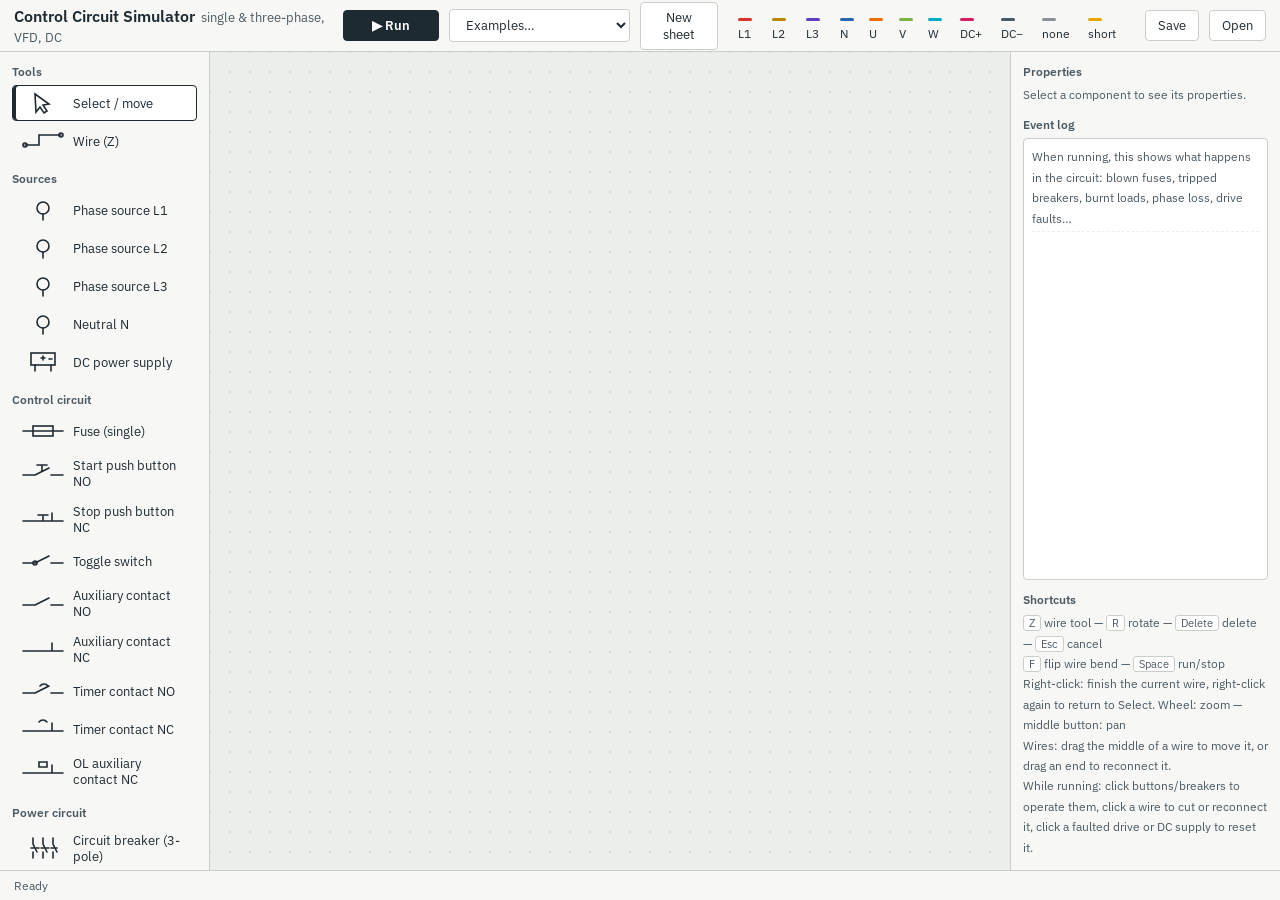
==== circuit-sim.html @ 8e8bbc85 "Add files via upload" ====
<!DOCTYPE html>
<html lang="en">
<head>
<meta charset="UTF-8">
<meta name="viewport" content="width=device-width, initial-scale=1.0">
<title>Electrical Control Circuit Simulator</title>
<link href="https://fonts.googleapis.com/css2?family=IBM+Plex+Sans:wght@400;500;600&display=swap" rel="stylesheet">
<style>
  :root{--paper:#ECEEEA;--ink:#1E2A32;--ink-soft:#4C5A64;--line:#C9CEC8;--l1:#D8322A;--l2:#B8860B;--l3:#5F3DC4;--neutral:#2A64B0;--dead:#8A9299;--panel:#F7F8F6;--sel:#E9A400;--ok:#2E7D4F}
  *{box-sizing:border-box;margin:0;padding:0}
  html,body{height:100%;font-family:"IBM Plex Sans","Segoe UI",Tahoma,sans-serif;color:var(--ink);background:var(--paper);overflow:hidden}
  #app{display:grid;grid-template-rows:52px 1fr 30px;grid-template-columns:210px 1fr 270px;height:100vh}
  header{grid-column:1/4;display:flex;align-items:center;gap:10px;padding:0 14px;background:var(--panel);border-bottom:1px solid var(--line)}
  header h1{font-size:16px;font-weight:600;margin-right:8px}
  header h1 span{font-weight:400;color:var(--ink-soft);font-size:13px;margin-left:6px}
  button,select.btn{font:inherit;font-size:13px;border:1px solid var(--line);background:#fff;color:var(--ink);padding:6px 12px;border-radius:4px;cursor:pointer}
  button:hover{border-color:var(--ink-soft)}
  button:focus-visible{outline:2px solid var(--sel);outline-offset:1px}
  button.primary{background:var(--ink);color:#fff;border-color:var(--ink);font-weight:600;min-width:96px}
  button.primary.running{background:var(--l1);border-color:var(--l1)}
  button[hidden]{display:none}
  .spacer{flex:1}
  aside{background:var(--panel);overflow-y:auto;padding:12px}
  #palette{border-right:1px solid var(--line)}
  #props{border-left:1px solid var(--line);display:flex;flex-direction:column}
  aside h2{font-size:12px;font-weight:600;color:var(--ink-soft);margin:12px 0 6px}
  aside h2:first-child{margin-top:0}
  .tool{display:flex;align-items:center;gap:8px;width:100%;padding:5px 8px;margin-bottom:2px;background:transparent;border:1px solid transparent;text-align:left;border-radius:4px}
  .tool:hover{background:#fff;border-color:var(--line)}
  .tool.active{background:#fff;border-color:var(--ink);box-shadow:inset 3px 0 0 var(--ink)}
  .tool svg{width:44px;height:24px;flex:none}
  .tool svg *{stroke:var(--ink);fill:none;stroke-width:1.6;stroke-linecap:round}
  .tool span{font-size:12.5px}
  #stage{position:relative;overflow:hidden;background:var(--paper)}
  canvas{display:block;cursor:crosshair}
  canvas.select{cursor:default}
  canvas.run{cursor:default}
  footer{grid-column:1/4;display:flex;align-items:center;gap:16px;padding:0 14px;font-size:12px;color:var(--ink-soft);background:var(--panel);border-top:1px solid var(--line)}
  footer .warn{color:var(--l1);font-weight:600}
  footer .ok{color:var(--ok);font-weight:600}
  .field{margin-bottom:8px}
  .field label{display:block;font-size:12px;color:var(--ink-soft);margin-bottom:2px}
  .field input,.field select{width:100%;font:inherit;font-size:13px;padding:4px 8px;border:1px solid var(--line);border-radius:4px;background:#fff}
  .field input:focus{outline:2px solid var(--sel);border-color:transparent}
  .row{display:grid;grid-template-columns:1fr 1fr;gap:6px}
  .hint{font-size:12px;color:var(--ink-soft);line-height:1.7}
  .hint kbd{font-family:inherit;background:#fff;border:1px solid var(--line);border-radius:3px;padding:0 5px;font-size:11px}
  .danger{color:var(--l1);border-color:#F1C4C0}
  #legend{display:flex;gap:9px;align-items:center;font-size:11.5px}
  #legend i{display:inline-block;width:14px;height:3px;vertical-align:middle;margin-right:3px;border-radius:2px}
  #log{font-size:12px;line-height:1.55;flex:1;min-height:120px;background:#fff;border:1px solid var(--line);border-radius:4px;padding:6px 8px;overflow-y:auto}
  #log div{padding:2px 0;border-bottom:1px dashed #EEE}
  #log .t{color:var(--ink-soft);font-size:11px;margin-right:4px}
  #log .fault{color:var(--l1)} #log .good{color:var(--ok)}
  input[type=file]{display:none}
</style>
</head>
<body>
<div id="app">
  <header>
    <h1>Control Circuit Simulator<span>single &amp; three-phase, VFD, DC</span></h1>
    <button class="primary" id="runBtn">▶ Run</button>
    <button id="resetBtn" hidden>Reset protections</button>
    <select class="btn" id="exampleSel"><option value="">Examples…</option><option value="dol">DOL starter + run timer</option><option value="vfd">VFD forward / reverse</option></select>
    <button id="clearBtn">New sheet</button>
    <div class="spacer"></div>
    <div id="legend"></div>
    <div class="spacer"></div>
    <button id="saveBtn">Save</button><button id="loadBtn">Open</button>
    <input type="file" id="fileIn" accept=".json">
  </header>
  <aside id="palette"></aside>
  <div id="stage"><canvas id="cv"></canvas></div>
  <aside id="props">
    <h2>Properties</h2>
    <div id="propsBody" class="hint">Select a component to see its properties.</div>
    <h2>Event log</h2>
    <div id="log"><div class="hint">When running, this shows what happens in the circuit: blown fuses, tripped breakers, burnt loads, phase loss, drive faults…</div></div>
    <h2>Shortcuts</h2>
    <div class="hint">
      <kbd>Z</kbd> wire tool — <kbd>R</kbd> rotate — <kbd>Delete</kbd> delete — <kbd>Esc</kbd> cancel<br>
      <kbd>F</kbd> flip wire bend — <kbd>Space</kbd> run/stop<br>
      Right-click: finish the current wire, right-click again to return to Select. Wheel: zoom — middle button: pan<br>
      Wires: drag the middle of a wire to move it, or drag an end to reconnect it.<br>
      While running: click buttons/breakers to operate them, click a wire to cut or reconnect it, click a faulted drive or DC supply to reset it.
    </div>
  </aside>
  <footer><span id="status">Ready</span><span id="simMsg"></span><span class="spacer"></span><span id="coords"></span></footer>
</div>

<script>
(() => {
'use strict';
const G=20;
const cv=document.getElementById('cv'), ctx=cv.getContext('2d'), stage=document.getElementById('stage');
const C={paper:'#ECEEEA',ink:'#1E2A32',L1:'#D8322A',L2:'#B8860B',L3:'#5F3DC4',N:'#2A64B0',U:'#EF6C00',V:'#7CB342',W:'#00ACC1','DC+':'#D81B60','DC-':'#455A64',dead:'#8A9299',sel:'#E9A400',grid:'#C5CAC4',white:'#FFFFFF',burnt:'#3A3A3A',short:'#E9A400'};
document.getElementById('legend').innerHTML=[['L1','L1'],['L2','L2'],['L3','L3'],['N','N'],['U','U'],['V','V'],['W','W'],['DC+','DC+'],['DC-','DC−'],['dead','none'],['short','short']].map(([k,n])=>`<span><i style="background:${C[k]}"></i>${n}</span>`).join('');
const NC_TYPES=['pb_nc','k_nc','t_nc','ol'];

// ---------- catalogue ----------
const T2=[[-2,0],[2,0]], T3=[[-2,-2],[0,-2],[2,-2],[-2,2],[0,2],[2,2]], P3=[[0,3],[1,4],[2,5]];
const VFD_T=[[-2,-5],[0,-5],[2,-5],[-2,5],[0,5],[2,5],[-4,-4],[-4,-3],[-4,-2],[-4,-1],[-4,0],[-4,2],[4,-4],[4,-3],[4,-2],[4,0],[4,1],[4,2]];
const VFD_NAMES=['R','S','T','U','V','W','X1','X2','X3','X4','X5','COM','RA','RB','RC','RA','RB','RC'];
const XFN=['NONE','FWD','REV','JOG','MS1','MS2','RESET','EXT_FAULT','COAST'];
const RFN=['NONE','RUN','AT_SPEED','FAULT','READY'];
const src=(n,name)=>({name,kind:'source',src:n,terms:[[0,0]],icon:'<circle cx="22" cy="10" r="6"/><path d="M22 16v6"/>'});
const TYPES={
  L1:src('L1','Phase source L1'),L2:src('L2','Phase source L2'),L3:src('L3','Phase source L3'),N:src('N','Neutral N'),
  dcps:{name:'DC power supply',kind:'source',prefix:'G',terms:[[-1,2],[1,2]],icon:'<rect x="10" y="3" width="24" height="12"/><path d="M14 15v6M30 15v6M20 8h4M22 6v4M28 9h3"/>'},
  fuse:{name:'Fuse (single)',kind:'contact',prefix:'F',terms:T2,pairs:[[0,1]],icon:'<path d="M2 12h40"/><rect x="12" y="7" width="20" height="10"/>'},
  pb_no:{name:'Start push button NO',kind:'contact',prefix:'S',terms:T2,pairs:[[0,1]],icon:'<path d="M2 14h12M30 14h12M14 14l14-7M21 10v-6M16 4h10"/>'},
  pb_nc:{name:'Stop push button NC',kind:'contact',prefix:'S',terms:T2,pairs:[[0,1]],icon:'<path d="M2 14h12M30 14h12M14 14h17M31 14v-8M22 14v-6M17 8h10"/>'},
  sw:{name:'Toggle switch',kind:'contact',prefix:'Q',terms:T2,pairs:[[0,1]],icon:'<path d="M2 14h12M30 14h12M14 14l14-7"/><circle cx="14" cy="14" r="2"/>'},
  k_no:{name:'Auxiliary contact NO',kind:'contact',prefix:'K',terms:T2,pairs:[[0,1]],icon:'<path d="M2 14h12M30 14h12M14 14l14-7"/>'},
  k_nc:{name:'Auxiliary contact NC',kind:'contact',prefix:'K',terms:T2,pairs:[[0,1]],icon:'<path d="M2 14h12M30 14h12M14 14h17M31 14v-8"/>'},
  t_no:{name:'Timer contact NO',kind:'contact',prefix:'T',terms:T2,pairs:[[0,1]],icon:'<path d="M2 14h12M30 14h12M14 14l14-7"/><path d="M19 7a5 5 0 0 1 8 0"/>'},
  t_nc:{name:'Timer contact NC',kind:'contact',prefix:'T',terms:T2,pairs:[[0,1]],icon:'<path d="M2 14h12M30 14h12M14 14h17M31 14v-8"/><path d="M18 5a5 5 0 0 1 8 0"/>'},
  ol:{name:'OL auxiliary contact NC',kind:'contact',prefix:'F',terms:T2,pairs:[[0,1]],icon:'<path d="M2 14h12M30 14h12M14 14h17M31 14v-8M18 8h8v-5h-8z"/>'},
  mcb3:{name:'Circuit breaker (3-pole)',kind:'contact',prefix:'Q',terms:T3,pairs:P3,icon:'<path d="M12 2v6l4 8M12 16v6M22 2v6l4 8M22 16v6M32 2v6l4 8M32 16v6"/><path d="M10 12h26" stroke-dasharray="3 2"/>'},
  k3:{name:'Contactor main contacts (3-pole)',kind:'contact',prefix:'K',terms:T3,pairs:P3,icon:'<path d="M12 2v6l4 8M12 16v6M22 2v6l4 8M22 16v6M32 2v6l4 8M32 16v6"/><path d="M10 12h26" stroke-dasharray="3 2"/>'},
  ol3:{name:'Overload relay OL (3-pole)',kind:'contact',prefix:'F',terms:T3,pairs:P3,icon:'<path d="M12 2v20M22 2v20M32 2v20"/><rect x="9" y="8" width="6" height="8"/><rect x="19" y="8" width="6" height="8"/><rect x="29" y="8" width="6" height="8"/>'},
  vfd:{name:'AC drive (VFD)',kind:'vfd',prefix:'U',terms:VFD_T,pairs:[[12,14],[13,14],[15,17],[16,17]],icon:'<rect x="8" y="3" width="28" height="18"/><path d="M12 8h6M26 8h6M12 14c2-4 4-4 6 0s4 4 6 0"/>'},
  coil:{name:'Contactor coil',kind:'load',prefix:'K',terms:T2,icon:'<path d="M2 11h10M32 11h10"/><rect x="12" y="4" width="20" height="14"/>'},
  timer:{name:'On-delay timer',kind:'load',prefix:'T',terms:T2,icon:'<path d="M2 11h10M32 11h10"/><rect x="12" y="4" width="20" height="14"/><path d="M18 7h8l-8 8h8"/>'},
  lamp:{name:'Indicator lamp',kind:'load',prefix:'H',terms:T2,icon:'<path d="M2 11h13M29 11h13"/><circle cx="22" cy="11" r="7"/><path d="M17 6l10 10M27 6l-10 10"/>'},
  motor1:{name:'Single-phase motor',kind:'load',prefix:'M',terms:T2,icon:'<path d="M2 11h12M32 11h10"/><circle cx="22" cy="11" r="9"/><path d="M18 15v-8l4 5 4-5v8"/>'},
  buzzer:{name:'Buzzer',kind:'load',prefix:'P',terms:T2,icon:'<path d="M2 11h13M29 11h13"/><path d="M15 15a7 7 0 0 1 14 0z"/>'},
  heater:{name:'Heater',kind:'load',prefix:'E',terms:T2,icon:'<path d="M2 11h10M32 11h10"/><rect x="12" y="5" width="20" height="12"/><path d="M14 11l3-4 3 8 3-8 3 8 3-8 3 4"/>'},
  motor3:{name:'3-phase motor',kind:'load3',prefix:'M',terms:[[-2,-2],[0,-2],[2,-2]],icon:'<path d="M12 1v7M22 1v7M32 1v7"/><circle cx="22" cy="15" r="7.5"/><path d="M19 18v-6l3 4 3-4v6"/>'},
};
const PALETTE=[['Sources',['L1','L2','L3','N','dcps']],['Control circuit',['fuse','pb_no','pb_nc','sw','k_no','k_nc','t_no','t_nc','ol']],['Power circuit',['mcb3','k3','ol3','vfd','motor3']],['Single-phase / DC loads',['coil','timer','lamp','motor1','buzzer','heater']]];
const LOAD_W={coil:10,timer:3,lamp:5,motor1:750,buzzer:3,heater:2000};

// ---------- state ----------
let doc={comps:[],wires:[],nextId:1};
let tool='select',rotGhost=0,sel=null,mouse={x:0,y:0,gx:0,gy:0},wireStart=null,wireFlip=false,drag=null;
let view={x:40,y:40,z:1};
let running=false,lastT=0,simTime=0,sim=freshSim(),mains={tripped:false},sparks=[];
function freshSim(){ return {pot:new Map(),shorts:[],unstable:false,loadState:new Map(),r:null}; }
const key=(x,y)=>x+','+y;
function nextLabel(prefix){ const used=new Set(doc.comps.map(c=>c.label)); let n=1; while(used.has(prefix+n)) n++; return prefix+n; }
function defaults(type){
  const t=TYPES[type];
  const d={preset:type==='ol3'?5:3,color:'#FFD23F',power:t.kind==='load3'?2.2:(LOAD_W[type]||10),poles:4,loadPct:100,iset:5,rating:type==='mcb3'?16:2,vrate:230,volts:24,
    pressed:false,on:type==='mcb3',tripped:false,blown:false,burnt:false,elapsed:0,done:false,stress:0,heat:0,current:0};
  if (type==='vfd') Object.assign(d,{power:2.2,volt:400,irated:5.5,fmax:50,setf:50,ms1:10,ms2:25,ms3:40,accel:3,decel:3,xfn:['FWD','REV','MS1','MS2','RESET'],rfn:['RUN','FAULT'],
    freq:0,target:0,running:false,powered:false,fault:null,phlT:0,oplT:0,rel:[false,false],resetPrev:false});
  return d;
}
function addComp(type,x,y,rot,label){
  const t=TYPES[type];
  const c={id:doc.nextId++,type,x,y,rot:rot||0,label:label||(t.src?t.src:nextLabel(t.prefix)),...defaults(type)};
  doc.comps.push(c); return c;
}
function addWire(ax,ay,bx,by){ if(ax===bx&&ay===by) return; doc.wires.push({id:doc.nextId++,ax,ay,bx,by,cut:false}); }
function rotOff(dx,dy,rot){ let r=rot%4; while(r-->0){ const t=dx; dx=-dy; dy=t; } return [dx,dy]; }
function terminals(c){ return TYPES[c.type].terms.map(([dx,dy])=>{ const [x,y]=rotOff(dx,dy,c.rot); return {x:c.x+x,y:c.y+y}; }); }
function rectBox(c,x0,y0,x1,y1){ const pts=[[x0,y0],[x1,y0],[x1,y1],[x0,y1]].map(([dx,dy])=>rotOff(dx,dy,c.rot)); const xs=pts.map(p=>p[0]),ys=pts.map(p=>p[1]); const a=Math.min(...xs),b=Math.min(...ys); return {x:c.x+a,y:c.y+b,w:Math.max(...xs)-a,h:Math.max(...ys)-b}; }
function bbox(c){
  const t=TYPES[c.type];
  if (c.type==='dcps') return rectBox(c,-1.6,-1.2,1.6,2.2);
  if (t.kind==='source') return rectBox(c,-1,-2.2,1,0.2);
  if (t.kind==='vfd') return rectBox(c,-4.2,-5.2,4.2,5.2);
  if (t.kind==='load3'||t.terms.length===6) return rectBox(c,-2.6,-2,2.6,2.3);
  return rectBox(c,-2,-1.6,2,0.8);
}

// ---------- logic ----------
const isMains=s=>s==='L1'||s==='L2'||s==='L3';
const base=n=>n?n.split('@')[0]:n;
const drvId=n=>n&&n.includes('@')?parseInt(n.split('@')[1]):null;
function coilOn(label){ for (const c of doc.comps) if (c.label===label&&(c.type==='coil'||c.type==='timer')&&sim.loadState.get(c.id)==='on') return true; return false; }
function timerDone(label){ for (const c of doc.comps) if (c.label===label&&c.type==='timer'&&c.done) return true; return false; }
function olTripped(label){ const o=doc.comps.filter(c=>c.type==='ol3'&&c.label===label); return o.length?o.some(c=>c.tripped):null; }
function pairClosed(c,i){
  switch(c.type){
    case 'pb_no': return c.pressed; case 'pb_nc': return !c.pressed; case 'sw': return c.on;
    case 'k_no': case 'k3': return coilOn(c.label); case 'k_nc': return !coilOn(c.label);
    case 't_no': return timerDone(c.label); case 't_nc': return !timerDone(c.label);
    case 'ol': { const t=olTripped(c.label); return !(t===null?c.tripped:t); }
    case 'fuse': return !c.blown; case 'mcb3': return c.on&&!c.tripped; case 'ol3': return !c.tripped;
    case 'vfd': { const rel=c.rel[i<2?0:1]; return (i%2===0)?rel:!rel; }
  }
  return false;
}
function sourceNodes(c){ // [{i:termIndex,name}]
  const t=TYPES[c.type];
  if (t.src) return mains.tripped?[]:[{i:0,name:t.src}];
  if (c.type==='dcps') return c.tripped?[]:[{i:0,name:'DC+@'+c.id},{i:1,name:'DC-@'+c.id}];
  if (c.type==='vfd'&&c.running&&!c.fault){ const rev=c.freq<0; return [{i:3,name:'U@'+c.id},{i:4,name:(rev?'W':'V')+'@'+c.id},{i:5,name:(rev?'V':'W')+'@'+c.id}]; }
  return [];
}
function onSegment(p,w){ if (w.ay===w.by) return p.y===w.ay&&p.x>=Math.min(w.ax,w.bx)&&p.x<=Math.max(w.ax,w.bx); if (w.ax===w.bx) return p.x===w.ax&&p.y>=Math.min(w.ay,w.by)&&p.y<=Math.max(w.ay,w.by); return false; }
function nodePoints(){ const pts=new Map(); for (const w of doc.wires){ pts.set(key(w.ax,w.ay),{x:w.ax,y:w.ay}); pts.set(key(w.bx,w.by),{x:w.bx,y:w.by}); } for (const c of doc.comps) for (const t of terminals(c)) pts.set(key(t.x,t.y),t); return [...pts.values()]; }
function solveOnce(forceOpen){
  const parent=new Map();
  const find=k=>{ while(parent.has(k)&&parent.get(k)!==k) k=parent.get(k); return k; };
  const union=(a,b)=>{ const ra=find(a),rb=find(b); if(!parent.has(ra)) parent.set(ra,ra); if(!parent.has(rb)) parent.set(rb,rb); if(ra!==rb) parent.set(ra,rb); };
  const pts=nodePoints();
  for (const w of doc.wires){ if (w.cut) continue; const a=key(w.ax,w.ay); union(a,a); for (const p of pts) if (onSegment(p,w)) union(a,key(p.x,p.y)); }
  const srcPts={};
  for (const c of doc.comps){
    const t=TYPES[c.type], term=terminals(c);
    for (const s of sourceNodes(c)) (srcPts[s.name]=srcPts[s.name]||[]).push(key(term[s.i].x,term[s.i].y));
    if (t.pairs&&!(forceOpen&&forceOpen.has(c.id))) t.pairs.forEach(([a,b],i)=>{ if (pairClosed(c,i)) union(key(term[a].x,term[a].y),key(term[b].x,term[b].y)); });
  }
  const srcOf=new Map();
  for (const name in srcPts){ const ks=srcPts[name]; for (let i=1;i<ks.length;i++) union(ks[0],ks[i]); const r=find(ks[0]); if(!srcOf.has(r)) srcOf.set(r,new Set()); srcOf.get(r).add(name); }
  const shorts=[]; for (const [r,s] of srcOf) if (s.size>=2) shorts.push({root:r,names:[...s]});
  const potOf=k=>{ const s=srcOf.get(find(k)); if(!s) return '0'; if(s.size>=2) return 'short'; return [...s][0]; };
  const pot=new Map(); for (const p of pts) pot.set(key(p.x,p.y),potOf(key(p.x,p.y)));
  return {find,srcOf,shorts,pot,potOf,pts};
}
function voltBetween(a,b){ // returns volts between two source potential names (0 if none)
  if (!a||!b||a==='0'||b==='0'||a===b) return 0;
  const A=base(a),B=base(b);
  if (isMains(A)&&isMains(B)) return 400;
  if ((isMains(A)&&B==='N')||(isMains(B)&&A==='N')) return 230;
  if (A.startsWith('DC')&&B.startsWith('DC')){ if (drvId(a)===drvId(b)){ const ps=doc.comps.find(c=>c.id===drvId(a)); return ps?ps.volts:24; } return 48; }
  if ('UVW'.includes(A)&&'UVW'.includes(B)){ const d=doc.comps.find(c=>c.id===drvId(a)); return d?400*Math.min(1,Math.abs(d.freq)/50):400; }
  return 400; // mixed systems: treat as dangerous
}
function evaluateLoads(r){
  const st=new Map();
  const loads2=doc.comps.filter(c=>TYPES[c.type].kind==='load'&&!c.burnt);
  const adj=new Map();
  for (const c of loads2){ const t=terminals(c),a=r.find(key(t[0].x,t[0].y)),b=r.find(key(t[1].x,t[1].y)); (adj.get(a)||adj.set(a,[]).get(a)).push({c,o:b}); (adj.get(b)||adj.set(b,[]).get(b)).push({c,o:a}); }
  const reach=(start,excl,notSrc)=>{ const seen=new Set([start]),q=[start]; while(q.length){ const n=q.shift(); const s=r.srcOf.get(n); if (s&&s.size===1&&[...s][0]!==notSrc) return [...s][0]; for (const e of (adj.get(n)||[])) if (e.c!==excl&&!seen.has(e.o)){ seen.add(e.o); q.push(e.o); } } return null; };
  const mixCache=new Map();
  const mixOf=root=>{ if (mixCache.has(root)) return mixCache.get(root); const seen=new Set([root]),q=[root],names=new Set(); while(q.length){ const n=q.shift(); const s=r.srcOf.get(n); if (s) for (const nm of s) names.add(nm); for (const e of (adj.get(n)||[])) if (!seen.has(e.o)){ seen.add(e.o); q.push(e.o); } } const v=[...names].sort().join('+'); mixCache.set(root,v); return v; };
  for (const p of r.pts){ const k=key(p.x,p.y); if (r.pot.get(k)==='0'){ const m=mixOf(r.find(k)); if (m) r.pot.set(k,m); } }
  for (const c of doc.comps){
    const t=TYPES[c.type];
    if (t.kind==='load'){
      if (c.burnt){ st.set(c.id,'burnt'); continue; }
      const term=terminals(c),ka=key(term[0].x,term[0].y),kb=key(term[1].x,term[1].y),a=r.potOf(ka),b=r.potOf(kb);
      let s='off', v=0;
      if (a==='short'||b==='short') s='off';
      else if (a!=='0'&&b!=='0'){ v=voltBetween(a,b); }
      else if (a!=='0'&&b==='0'){ const o=reach(r.find(kb),c,a); if (o){ v=voltBetween(a,o); s=v>c.vrate*1.25?'back':'weak'; } }
      else if (b!=='0'&&a==='0'){ const o=reach(r.find(ka),c,b); if (o){ v=voltBetween(b,o); s=v>c.vrate*1.25?'back':'weak'; } }
      if (s==='off'&&v>0){ const ratio=v/c.vrate; s=ratio>1.25?'over':ratio<0.7?'weak':'on'; }
      c.volts=v; st.set(c.id,s);
    } else if (t.kind==='load3'){
      if (c.burnt){ st.set(c.id,'burnt'); continue; }
      const ps=terminals(c).map(p=>r.potOf(key(p.x,p.y)));
      if (ps.includes('short')){ st.set(c.id,'off'); continue; }
      const mp=new Set(ps.filter(isMains)); const drv=new Set(ps.filter(p=>'UVW'.includes(base(p))));
      const dids=new Set([...drv].map(drvId));
      if (mp.size===3){ c.freq=50; c.drive=null; st.set(c.id,'on'); }
      else if (drv.size===3&&dids.size===1){ const d=doc.comps.find(x=>x.id===[...dids][0]); c.freq=Math.abs(d.freq); c.drive=d.id; c.rev=d.freq<0; st.set(c.id,'on'); }
      else if (mp.size+drv.size===2) st.set(c.id,'loss');
      else st.set(c.id,'off');
    }
  }
  return st;
}
function motorIn(c){ return c.power*2.1; }
function motorCurrent(c){ const s=sim.loadState.get(c.id); if (c.type==='motor3'){ if (s==='on') return motorIn(c)*c.loadPct/100; if (s==='loss') return motorIn(c)*c.loadPct/100*1.73; return 0; } if (TYPES[c.type].kind==='load'){ if (s==='on'||s==='over'||s==='back') return c.power/Math.max(1,c.volts||c.vrate); } return 0; }
function simulate(dt){
  simTime+=dt;
  for (const c of doc.comps) if (c.type==='timer'){ if (sim.loadState.get(c.id)==='on'){ c.elapsed=Math.min(c.elapsed+dt,c.preset); if(!c.done&&c.elapsed>=c.preset){ c.done=true; log(`${c.label}: delay elapsed (${c.preset}s) — timer contacts changed over`,'good'); } } else { c.elapsed=0; c.done=false; } }
  let r,stable=false;
  for (let i=0;i<40;i++){
    r=solveOnce(); const st=evaluateLoads(r);
    let same=true; for (const [id,v] of st) if ((sim.loadState.get(id)||'off')!==v){ same=false; break; }
    if (i===0) for (const [id,v] of st){ const c=doc.comps.find(x=>x.id===id); const prev=sim.loadState.get(id)||'off'; if (prev!==v) noteTransition(c,prev,v); }
    sim.loadState=st; if (same){ stable=true; break; }
  }
  sim.pot=r.pot; sim.shorts=r.shorts; sim.unstable=!stable; sim.r=r;
  if (r.shorts.length) handleShort(r);
  for (const v of doc.comps) if (v.type==='vfd') vfdUpdate(v,r,dt);
  // thermal / damage
  for (const c of doc.comps){
    const s=sim.loadState.get(c.id);
    if (s==='over'){ c.stress+=dt; if (c.stress>1.5){ c.burnt=true; log(`${c.label}: burnt out! ${Math.round(c.volts)}V applied to a ${c.vrate}V load`,'fault'); } }
    else if (s==='back'){ c.stress+=dt; if (c.stress>3){ c.burnt=true; log(`${c.label}: burnt out by back-feed — neutral lost, current flows phase-to-phase through the loads`,'fault'); } }
    else if (s==='loss'){ c.stress+=dt; if (c.stress>15){ c.burnt=true; log(`${c.label}: motor burnt out after running on two phases with no overload protection`,'fault'); } }
    else if (!c.burnt) c.stress=Math.max(0,c.stress-dt*0.5);
  }
  for (const m of doc.comps) if (m.type==='motor3'&&!m.burnt&&sim.loadState.get(m.id)==='on'){ const ratio=motorCurrent(m)/motorIn(m); if (ratio>1.15){ m.stress+=dt*(ratio*ratio-1); if (m.stress>40){ m.burnt=true; log(`${m.label}: motor burnt out — current stayed at ${motorCurrent(m).toFixed(1)} A (${Math.round(ratio*100)}% of rated) with no protection tripping`,'fault'); } } else m.stress=Math.max(0,m.stress-dt); }
  // OL relays
  for (const ol of doc.comps.filter(c=>c.type==='ol3'&&!c.tripped)){
    const I=currentThrough(ol,r); ol.current=I; const ratio=I/ol.iset;
    if (ratio>1.05){ ol.heat+=dt*(ratio*ratio-1)/3; if (ol.heat>=ol.preset){ ol.tripped=true; ol.heat=0; log(`${ol.label}: overload relay tripped — current ${I.toFixed(1)} A exceeds setting ${ol.iset} A (${Math.round(ratio*100)}%)`,'fault'); } }
    else ol.heat=Math.max(0,ol.heat-dt*0.5);
  }
  // fuses and breakers (thermal)
  for (const f of doc.comps.filter(c=>(c.type==='fuse'&&!c.blown)||(c.type==='mcb3'&&c.on&&!c.tripped))){
    const I=currentThrough(f,r); f.current=I; const ratio=I/f.rating;
    if (ratio>1.1){ f.heat+=dt*(ratio*ratio-1); if (f.heat>3){ if (f.type==='fuse'){ f.blown=true; log(`${f.label}: fuse blown — ${I.toFixed(1)} A through a ${f.rating} A fuse`,'fault'); } else { f.tripped=true; log(`${f.label}: breaker tripped on overload — ${I.toFixed(1)} A through a ${f.rating} A breaker`,'fault'); } f.heat=0; } }
    else f.heat=Math.max(0,f.heat-dt);
  }
  updateRunPanel();
}
function currentThrough(dev,r){ // loads that lose supply when dev is opened are fed through it
  const before=sim.loadState; const r2=solveOnce(new Set([dev.id])); const after=evaluateLoads(r2);
  let I=0; for (const c of doc.comps){ const b=before.get(c.id),a=after.get(c.id); if ((b==='on'||b==='loss'||b==='over'||b==='back')&&a!==b) I+=motorCurrent(c); }
  return I;
}
function noteTransition(c,prev,v){
  if (v==='on'&&c.type==='coil') log(`${c.label}: contactor pulled in — its contacts closed`,'good');
  else if (prev==='on'&&v!=='on'&&c.type==='coil') log(`${c.label}: contactor dropped out`);
  else if (v==='on'&&c.type==='motor3') log(`${c.label}: motor running${c.drive?` from drive (${c.rev?'reverse':'forward'})`:' on 3 mains phases'}`,'good');
  else if (v==='loss'&&c.type==='motor3') log(`${c.label}: phase loss! Motor hums and draws excess current`,'fault');
  else if (v==='weak') log(`${c.label}: undervoltage (${Math.round(c.volts)}V on a ${c.vrate}V load) — does not operate properly`,'fault');
  else if (v==='back') log(`${c.label}: back-feed! Neutral is lost and this load is in series with a load fed from another phase — ${Math.round(c.volts)}V across the chain`,'fault');
  else if (v==='over') log(`${c.label}: overvoltage — ${Math.round(c.volts)}V on a ${c.vrate}V load`,'fault');
  else if (v==='on'&&c.type==='timer') log(`${c.label}: timer started counting`);
}
function handleShort(r){
  for (const w of doc.wires) if (!w.cut&&r.pot.get(key(w.ax,w.ay))==='short') sparks.push({x:(w.ax+w.bx)/2*G,y:(w.ay+w.by)/2*G,until:simTime+1.5});
  let mainsShort=false, names=[];
  for (const sh of r.shorts){
    names.push(sh.names.map(base).join(' and '));
    for (const n of sh.names){ const id=drvId(n); if (id!==null){ const d=doc.comps.find(c=>c.id===id); if (d&&d.type==='vfd'&&!d.fault) vfdFault(d,'OC','output short circuit'); if (d&&d.type==='dcps'&&!d.tripped){ d.tripped=true; log(`${d.label}: DC supply output shorted — electronic protection shut the output down (click it to reset)`,'fault'); } } }
    if (sh.names.filter(n=>isMains(n)||n==='N').length>=2) mainsShort=true;
  }
  if (!mainsShort) return;
  const txt=names.join(', ');
  const cands=doc.comps.filter(c=>(c.type==='fuse'||c.type==='mcb3')&&pairClosed(c,0));
  const inPath=cands.filter(c=>solveOnce(new Set([c.id])).shorts.length<r.shorts.length);
  if (inPath.length){ const minR=Math.min(...inPath.map(c=>c.rating)); const first=inPath.filter(c=>c.rating===minR); for (const c of first){ if (c.type==='fuse'){ c.blown=true; log(`${c.label}: fuse blown — short circuit between ${txt}`,'fault'); } else { c.tripped=true; log(`${c.label}: breaker tripped — short circuit between ${txt}`,'fault'); } } }
  else if (!mains.tripped){ mains.tripped=true; log(`Short circuit between ${txt} with no fuse or breaker in the path — the panel main breaker tripped and the whole supply is lost`,'fault'); }
}
// ---------- VFD ----------
function vfdFault(v,code,why){ v.fault=code; v.freq=0; v.target=0; v.running=false; log(`${v.label}: drive fault ${code} — ${why} (motor coasts to stop, fault relay active)`,'fault'); }
function vfdUpdate(v,r,dt){
  const t=terminals(v); const P=i=>r.potOf(key(t[i].x,t[i].y)); const F=i=>r.find(key(t[i].x,t[i].y));
  const inP=[P(0),P(1),P(2)]; let powered=false,phl=false;
  if (inP.some(p=>p==='short')) powered=false;
  else if (v.volt===400){ const ph=new Set(inP.filter(isMains)); powered=ph.size>=2; phl=ph.size===2; }
  else powered=(isMains(inP[0])&&inP[1]==='N')||(isMains(inP[1])&&inP[0]==='N');
  if (!powered){ if (v.powered){ log(`${v.label}: drive lost its supply — display off`); } v.powered=false; v.freq=0; v.target=0; v.running=false; v.fault=null; v.rel=[false,false]; v.heat=0; return; }
  if (!v.powered){ v.powered=true; log(`${v.label}: drive powered up — READY`,'good'); }
  const com=F(11); const x=i=>F(6+i)===com;
  const fn={}; v.xfn.forEach((f,i)=>{ if (x(i)) fn[f]=true; });
  if (phl){ v.phlT+=dt; if (v.phlT>1&&!v.fault) vfdFault(v,'PHL','input phase loss on R/S/T'); } else v.phlT=0;
  if (fn.EXT_FAULT&&!v.fault) vfdFault(v,'EF','external fault input active');
  if (fn.RESET&&!v.resetPrev&&v.fault){ v.fault=null; log(`${v.label}: fault reset via ${v.xfn.indexOf('RESET')>=0?'X'+(v.xfn.indexOf('RESET')+1):'input'}`,'good'); }
  v.resetPrev=!!fn.RESET;
  let target=0;
  if (!v.fault&&!fn.COAST){
    let f=v.setf; if (fn.MS1&&fn.MS2) f=v.ms3; else if (fn.MS1) f=v.ms1; else if (fn.MS2) f=v.ms2;
    if (fn.JOG) f=5;
    const dir=(fn.FWD&&!fn.REV)?1:(fn.REV&&!fn.FWD)?-1:(fn.JOG?1:0);
    target=Math.min(f,v.fmax)*dir;
  }
  if (fn.COAST||v.fault) v.freq=0;
  const wasRun=v.running;
  if (v.target!==target){ if (target!==0) log(`${v.label}: run command ${target>0?'FORWARD':'REVERSE'} → ${Math.abs(target)} Hz`); else if (wasRun) log(`${v.label}: stop command — decelerating (${v.decel}s)`); v.target=target; }
  const rate=v.fmax/(Math.abs(target)>Math.abs(v.freq)?Math.max(0.1,v.accel):Math.max(0.1,v.decel));
  if (v.freq<target) v.freq=Math.min(target,v.freq+rate*dt); else if (v.freq>target) v.freq=Math.max(target,v.freq-rate*dt);
  v.running=Math.abs(v.freq)>0.05;
  // output monitoring
  const outSets=new Set([F(3),F(4),F(5)]); let I=0,loss=false;
  for (const m of doc.comps) if (m.type==='motor3'&&terminals(m).some(p=>outSets.has(r.find(key(p.x,p.y))))){ I+=motorCurrent(m); if (sim.loadState.get(m.id)==='loss') loss=true; }
  v.current=v.running?I:0;
  if (v.running&&loss){ v.oplT+=dt; if (v.oplT>0.5&&!v.fault) vfdFault(v,'OPL','output phase loss — a motor lead is open'); } else v.oplT=0;
  if (v.running){ const ratio=I/v.irated; if (ratio>2.5&&!v.fault) vfdFault(v,'OC',`overcurrent — ${I.toFixed(1)} A vs rated ${v.irated} A`); else if (ratio>1.05){ v.heat+=dt*(ratio*ratio-1)/3; if (v.heat>10&&!v.fault){ v.heat=0; vfdFault(v,'oL',`drive overload — ${I.toFixed(1)} A exceeds rated ${v.irated} A for too long`); } } else v.heat=Math.max(0,v.heat-dt); }
  v.rel=v.rfn.map(f=>f==='RUN'?v.running:f==='AT_SPEED'?(v.running&&Math.abs(Math.abs(v.freq)-Math.abs(v.target))<0.3):f==='FAULT'?!!v.fault:f==='READY'?!v.fault:false);
}
function resetProtection(){ mains.tripped=false; for (const c of doc.comps){ c.blown=false; c.tripped=false; c.burnt=false; c.stress=0; c.heat=0; if(c.type==='mcb3') c.on=true; if(c.type==='vfd') c.fault=null; } log('Protections reset, burnt components replaced','good'); }
function log(msg,cls){ const el=document.getElementById('log'); if (el.querySelector('.hint')) el.innerHTML=''; const d=document.createElement('div'); d.className=cls||''; d.innerHTML=`<span class="t">${simTime.toFixed(1)}s</span>${msg}`; el.appendChild(d); el.scrollTop=el.scrollHeight; }

// ---------- rendering ----------
function resize(){ cv.width=stage.clientWidth*devicePixelRatio; cv.height=stage.clientHeight*devicePixelRatio; cv.style.width=stage.clientWidth+'px'; cv.style.height=stage.clientHeight+'px'; draw(); }
window.addEventListener('resize',resize);
function potColors(x,y){ if(!running) return [C.ink]; const p=sim.pot.get(key(x,y)); if(p==='short') return [C.short]; if(!p||p==='0') return [C.dead]; return p.split('+').map(n=>C[base(n)]||C.dead); }
function strokeMulti(x1,y1,x2,y2,cols,width){ ctx.lineWidth=width||2; if (cols.length<=1){ ctx.strokeStyle=cols[0]; ctx.beginPath(); ctx.moveTo(x1,y1); ctx.lineTo(x2,y2); ctx.stroke(); return; } const seg=10; cols.forEach((col,i)=>{ ctx.strokeStyle=col; ctx.setLineDash([seg,seg*(cols.length-1)]); ctx.lineDashOffset=-seg*i; ctx.beginPath(); ctx.moveTo(x1,y1); ctx.lineTo(x2,y2); ctx.stroke(); }); ctx.setLineDash([]); ctx.lineDashOffset=0; }
function draw(){
  ctx.setTransform(devicePixelRatio,0,0,devicePixelRatio,0,0); ctx.fillStyle=C.paper; ctx.fillRect(0,0,cv.width,cv.height);
  ctx.translate(view.x,view.y); ctx.scale(view.z,view.z);
  const W=stage.clientWidth/view.z,H=stage.clientHeight/view.z,ox=-view.x/view.z,oy=-view.y/view.z;
  ctx.fillStyle=C.grid; const gx0=Math.floor(ox/G)*G,gy0=Math.floor(oy/G)*G;
  for (let x=gx0;x<ox+W;x+=G) for (let y=gy0;y<oy+H;y+=G) ctx.fillRect(x-0.75,y-0.75,1.5,1.5);
  ctx.lineCap='round'; ctx.lineJoin='round';
  for (const w of doc.wires){
    const isSel=sel&&sel.kind==='wire'&&sel.id===w.id; const wcols=isSel?[C.sel]:potColors(w.ax,w.ay);
    const ax=w.ax*G,ay=w.ay*G,bx=w.bx*G,by=w.by*G;
    if (w.cut){ const mx=(ax+bx)/2,my=(ay+by)/2,dx=bx-ax,dy=by-ay,L=Math.hypot(dx,dy)||1,ux=dx/L*7,uy=dy/L*7; ctx.strokeStyle=C.dead; ctx.lineWidth=2; ctx.beginPath(); ctx.moveTo(ax,ay); ctx.lineTo(mx-ux,my-uy); ctx.moveTo(mx+ux,my+uy); ctx.lineTo(bx,by); ctx.stroke(); ctx.strokeStyle=C.L1; ctx.lineWidth=1.5; ctx.beginPath(); ctx.moveTo(mx-5,my-5); ctx.lineTo(mx+5,my+5); ctx.moveTo(mx+5,my-5); ctx.lineTo(mx-5,my+5); ctx.stroke(); }
    else strokeMulti(ax,ay,bx,by,wcols,isSel?4:2);
    if (isSel&&!running){ ctx.fillStyle=C.white; ctx.strokeStyle=C.sel; ctx.lineWidth=1.5; for (const [x,y] of [[ax,ay],[bx,by]]){ ctx.beginPath(); ctx.rect(x-4,y-4,8,8); ctx.fill(); ctx.stroke(); } }
  }
  const deg=new Map(),pts=nodePoints();
  for (const w of doc.wires) for (const p of pts) if (onSegment(p,w)){ const k=key(p.x,p.y); const interior=!((p.x===w.ax&&p.y===w.ay)||(p.x===w.bx&&p.y===w.by)); deg.set(k,(deg.get(k)||0)+(interior?2:1)); }
  for (const c of doc.comps) for (const t of terminals(c)){ const k=key(t.x,t.y); deg.set(k,(deg.get(k)||0)+1); }
  for (const p of pts) if ((deg.get(key(p.x,p.y))||0)>=3){ ctx.fillStyle=potColors(p.x,p.y)[0]; ctx.beginPath(); ctx.arc(p.x*G,p.y*G,3.5,0,Math.PI*2); ctx.fill(); }
  if (tool==='wire'&&wireStart){ const segs=elbow(wireStart,{x:mouse.gx,y:mouse.gy}); ctx.strokeStyle=C.sel; ctx.lineWidth=2; ctx.setLineDash([6,4]); ctx.beginPath(); ctx.moveTo(wireStart.x*G,wireStart.y*G); for (const s of segs) ctx.lineTo(s.bx*G,s.by*G); ctx.stroke(); ctx.setLineDash([]); }
  for (const c of doc.comps) drawComp(c,sel&&sel.kind==='comp'&&sel.id===c.id);
  if (TYPES[tool]&&!drag){ ctx.globalAlpha=0.45; drawComp({id:-1,type:tool,label:TYPES[tool].prefix||TYPES[tool].src,x:mouse.gx,y:mouse.gy,rot:rotGhost,...defaults(tool)},false,true); ctx.globalAlpha=1; }
  sparks=sparks.filter(s=>s.until>simTime);
  for (const s of sparks){ ctx.strokeStyle=C.sel; ctx.lineWidth=2; for (let i=0;i<6;i++){ const a=i*1.05+simTime*9,r1=4+Math.random()*4,r2=10+Math.random()*6; ctx.beginPath(); ctx.moveTo(s.x+Math.cos(a)*r1,s.y+Math.sin(a)*r1); ctx.lineTo(s.x+Math.cos(a)*r2,s.y+Math.sin(a)*r2); ctx.stroke(); } }
}
function upright(c,x,y,fn){ ctx.save(); ctx.translate(x,y); ctx.rotate(-c.rot*Math.PI/2); fn(); ctx.restore(); }
function text(s,x,y,size,col,weight,align){ ctx.fillStyle=col||C.ink; ctx.font=`${weight||500} ${size||10}px IBM Plex Sans, sans-serif`; ctx.textAlign=align||'center'; ctx.textBaseline='middle'; ctx.fillText(s,x,y); }
function drawComp(c,selected,ghost){
  const t=TYPES[c.type],px=c.x*G,py=c.y*G,term=terminals(c);
  const cols=term.map(p=>ghost?[C.ink]:potColors(p.x,p.y));
  const st=running?sim.loadState.get(c.id):'off';
  ctx.save(); ctx.translate(px,py); ctx.rotate(c.rot*Math.PI/2); ctx.lineWidth=2; ctx.lineCap='round';
  const line=(x1,y1,x2,y2,col)=>{ if (Array.isArray(col)) strokeMulti(x1,y1,x2,y2,col,2); else { ctx.strokeStyle=col; ctx.lineWidth=2; ctx.beginPath(); ctx.moveTo(x1,y1); ctx.lineTo(x2,y2); ctx.stroke(); } };
  if (c.type==='dcps'){
    line(-20,40,-20,20,cols[0]); line(20,40,20,20,cols[1]);
    ctx.strokeStyle=C.ink; ctx.fillStyle=c.tripped?'#FADBD8':C.white; ctx.beginPath(); ctx.rect(-30,-20,60,40); ctx.fill(); ctx.stroke();
    upright(c,0,-5,()=>text(`${c.volts}V DC`,0,0,10,C.ink,600)); upright(c,0,9,()=>text(c.tripped?'FAULT':'+          −',0,0,9,c.tripped?C.L1:C.ink,600));
    if (running&&!c.tripped){ ctx.fillStyle=C.ok||'#2E7D4F'; ctx.beginPath(); ctx.arc(22,-12,3,0,Math.PI*2); ctx.fill(); }
  } else if (t.kind==='source'){
    line(0,0,0,-16,cols[0]); ctx.strokeStyle=C.ink; ctx.fillStyle=C.white; ctx.beginPath(); ctx.arc(0,-26,10,0,Math.PI*2); ctx.fill(); ctx.stroke();
    upright(c,0,-26,()=>text(t.src,0,0,9,cols[0][0],600));
  } else if (t.kind==='vfd'){
    ctx.strokeStyle=C.ink; ctx.fillStyle=C.white; ctx.beginPath(); ctx.rect(-80,-100,160,200); ctx.fill(); ctx.stroke();
    // terminal stubs and labels
    VFD_T.forEach(([dx,dy],i)=>{ const x=dx*G,y=dy*G; let ex=x,ey=y; if (dy===-5) ey=y+10; else if (dy===5) ey=y-10; else if (dx===-4) ex=x+10; else ex=x-10; line(x,y,ex,ey,cols[i]);
      let lx=ex,ly=ey; if (dy===-5) ly+=8; else if (dy===5) ly-=8; else if (dx===-4) lx+=14; else lx-=14;
      upright(c,lx,ly,()=>text(VFD_NAMES[i],0,0,7.5,C.ink,500)); });
    // relay tags & X functions
    upright(c,50,-70,()=>text('R1',0,0,8,C.ink,600)); upright(c,50,10,()=>text('R2',0,0,8,C.ink,600));
    c.xfn.forEach((f,i)=>{ if (f!=='NONE') upright(c,-42,(-4+i)*G,()=>text(f.replace('_',' '),0,0,6.5,C.dead,500,'left')); });
    c.rfn.forEach((f,i)=>upright(c,42,i===0?-50:30,()=>text(f.replace('_',' '),0,0,6.5,C.dead,500,'right')));
    // display
    ctx.fillStyle='#1B2A32'; ctx.beginPath(); ctx.rect(-32,-38,64,34); ctx.fill();
    let disp='OFF', dc='#546E7A';
    if (running){ if (!c.powered){ disp='OFF'; } else if (c.fault){ disp='Err '+c.fault; dc='#FF5252'; } else if (c.running){ disp=`${Math.abs(c.freq).toFixed(1)} Hz`; dc='#69F0AE'; } else { disp='STOP'; dc='#FFD740'; } }
    upright(c,0,-27,()=>text(disp,0,0,11,dc,600));
    upright(c,0,-12,()=>text(running&&c.powered&&!c.fault?(c.freq>0?'▶ FWD':c.freq<0?'◀ REV':'READY')+(c.running?`  ${c.current.toFixed(1)}A`:''):'',0,0,8,'#B0BEC5',500));
    upright(c,0,10,()=>text(`${c.power}kW ${c.volt}V ${c.irated}A`,0,0,8,C.dead,500));
    if (running&&c.powered){ for (let i=0;i<2;i++){ ctx.fillStyle=c.rel[i]?C.ok||'#2E7D4F':'#DDD'; ctx.beginPath(); ctx.arc(62,i?12:-68,3,0,Math.PI*2); ctx.fill(); } }
    if (running&&c.fault) smoke(0,-100);
  } else if (t.terms.length===6){
    const closed=running?pairClosed(c,0):(c.type==='ol3'||c.type==='mcb3');
    for (let i=0;i<3;i++){ const x=(i-1)*2*G; line(x,-40,x,-14,cols[i]); line(x,14,x,40,cols[i+3]);
      ctx.strokeStyle=closed?cols[i][0]:C.ink; ctx.beginPath(); ctx.moveTo(x,-14); if (closed) ctx.lineTo(x,16); else ctx.lineTo(x+12,12); ctx.stroke(); ctx.strokeStyle=C.ink;
      if (c.type==='ol3'){ ctx.fillStyle=C.white; ctx.beginPath(); ctx.rect(x-5,-8,10,14); ctx.fill(); ctx.stroke(); }
      if (c.type==='mcb3'){ ctx.beginPath(); ctx.moveTo(x-4,-10); ctx.lineTo(x+4,-2); ctx.moveTo(x+4,-10); ctx.lineTo(x-4,-2); ctx.stroke(); } }
    ctx.strokeStyle=C.ink; ctx.setLineDash([4,3]); ctx.beginPath(); ctx.moveTo(-46,closed?2:0); ctx.lineTo(46,closed?2:0); ctx.stroke(); ctx.setLineDash([]);
    if (running&&(c.type==='mcb3'||c.type==='ol3')){ ctx.fillStyle=c.tripped?C.L1:C.white; ctx.beginPath(); ctx.arc(52,-30,6,0,Math.PI*2); ctx.fill(); ctx.stroke(); }
    if (running&&c.heat>0){ ctx.fillStyle=C.L1; ctx.fillRect(-40,24,80*Math.min(1,c.heat/(c.type==='ol3'?c.preset:3)),3); }
  } else if (t.kind==='contact'){
    const closed=running?pairClosed(c,0):NC_TYPES.includes(c.type)||c.type==='fuse';
    line(-40,0,-14,0,cols[0]); line(14,0,40,0,cols[1]);
    if (c.type==='fuse'){ ctx.fillStyle=c.blown?C.burnt:C.white; ctx.strokeStyle=C.ink; ctx.beginPath(); ctx.rect(-14,-6,28,12); ctx.fill(); ctx.stroke(); if(!c.blown) line(-14,0,14,0,cols[0]); else { ctx.strokeStyle=C.sel; ctx.beginPath(); ctx.moveTo(-6,-4); ctx.lineTo(0,2); ctx.lineTo(-2,-1); ctx.lineTo(6,4); ctx.stroke(); } if (running&&c.heat>0){ ctx.fillStyle=C.L1; ctx.fillRect(-14,9,28*Math.min(1,c.heat/3),3); } }
    else {
      ctx.strokeStyle=closed?cols[0][0]:C.ink; ctx.beginPath(); ctx.moveTo(-14,0); if (closed) ctx.lineTo(16,0); else ctx.lineTo(14,-12); ctx.stroke(); ctx.strokeStyle=C.ink;
      if (NC_TYPES.includes(c.type)){ ctx.beginPath(); ctx.moveTo(15,0); ctx.lineTo(15,-14); ctx.stroke(); }
      if (c.type==='pb_no'||c.type==='pb_nc'){ ctx.beginPath(); ctx.moveTo(0,-4); ctx.lineTo(0,-20); ctx.moveTo(-7,-20); ctx.lineTo(7,-20); ctx.stroke(); if(running){ ctx.fillStyle=c.pressed?C.sel:C.white; ctx.beginPath(); ctx.arc(0,-28,6,0,Math.PI*2); ctx.fill(); ctx.stroke(); } }
      if (c.type==='sw'){ ctx.fillStyle=C.white; ctx.beginPath(); ctx.arc(-14,0,2.5,0,Math.PI*2); ctx.fill(); ctx.stroke(); }
      if (c.type==='t_no'||c.type==='t_nc'){ ctx.beginPath(); ctx.arc(0,-16,7,Math.PI,0); ctx.stroke(); }
      if (c.type==='ol'){ ctx.beginPath(); ctx.rect(-5,-24,10,7); ctx.moveTo(0,-17); ctx.lineTo(0,-8); ctx.stroke(); }
    }
  } else if (t.kind==='load'){
    line(-40,0,-14,0,cols[0]); line(14,0,40,0,cols[1]); ctx.strokeStyle=C.ink; const on=st==='on';
    ctx.fillStyle=c.burnt?C.burnt:(st==='over'||st==='back')?'#FF8A65':on?(c.type==='lamp'?c.color:c.type==='heater'?'#FF7043':'#FADBD8'):st==='weak'?(c.type==='lamp'?'#FFF0B8':'#FDEDEC'):C.white;
    if (c.type==='coil'||c.type==='timer'){ ctx.beginPath(); ctx.rect(-14,-10,28,20); ctx.fill(); ctx.stroke(); if (c.type==='timer'){ ctx.beginPath(); ctx.moveTo(-5,-6); ctx.lineTo(5,-6); ctx.lineTo(-5,6); ctx.lineTo(5,6); ctx.stroke(); } }
    else if (c.type==='lamp'){ ctx.beginPath(); ctx.arc(0,0,12,0,Math.PI*2); ctx.fill(); ctx.stroke(); ctx.beginPath(); ctx.moveTo(-8.5,-8.5); ctx.lineTo(8.5,8.5); ctx.moveTo(8.5,-8.5); ctx.lineTo(-8.5,8.5); ctx.stroke(); }
    else if (c.type==='motor1'){ ctx.beginPath(); ctx.arc(0,0,14,0,Math.PI*2); ctx.fill(); ctx.stroke(); upright(c,0,0,()=>text('M',0,0,11,C.ink,600)); if(on) spin(0,0,18); }
    else if (c.type==='buzzer'){ ctx.beginPath(); ctx.arc(0,4,13,Math.PI,0); ctx.closePath(); ctx.fill(); ctx.stroke(); if(on){ ctx.strokeStyle=C.L1; ctx.beginPath(); ctx.arc(0,4,18,Math.PI*1.2,Math.PI*1.8); ctx.stroke(); } }
    else if (c.type==='heater'){ ctx.beginPath(); ctx.rect(-14,-8,28,16); ctx.fill(); ctx.stroke(); ctx.strokeStyle=on?C.L1:C.ink; ctx.lineWidth=1.5; ctx.beginPath(); ctx.moveTo(-11,0); for (let i=0;i<5;i++) ctx.lineTo(-9+i*4.5,i%2?4:-4); ctx.lineTo(11,0); ctx.stroke(); ctx.lineWidth=2; if(on){ ctx.strokeStyle='rgba(255,112,67,0.6)'; ctx.beginPath(); ctx.arc(0,0,20,Math.PI*1.15,Math.PI*1.85); ctx.stroke(); } }
    if (st==='back'){ ctx.strokeStyle=C.L1; ctx.setLineDash([3,3]); ctx.beginPath(); ctx.arc(0,0,20,0,Math.PI*2); ctx.stroke(); ctx.setLineDash([]); }
    if (st==='weak'){ ctx.strokeStyle=C.ink; ctx.setLineDash([2,3]); ctx.beginPath(); ctx.arc(0,0,20,0,Math.PI*2); ctx.stroke(); ctx.setLineDash([]); }
    if (c.burnt||st==='over'||st==='back') smoke(0,-14);
  } else if (t.kind==='load3'){
    for (let i=0;i<3;i++){ const x=(i-1)*2*G; line(x,-40,x,-24,cols[i]); line(x,-24,x*0.3,-6,cols[i]); }
    ctx.strokeStyle=C.ink; ctx.fillStyle=c.burnt?C.burnt:st==='on'?'#FADBD8':st==='loss'?'#FF8A65':C.white; ctx.beginPath(); ctx.arc(0,12,18,0,Math.PI*2); ctx.fill(); ctx.stroke();
    upright(c,0,12,()=>{ text('M',0,-4,11,c.burnt?C.white:C.ink,600); text('3~',0,7,9,c.burnt?C.white:C.ink,500); });
    if (st==='on') spin(0,12,23,(c.freq||50)/50*(c.rev?-1:1));
    if (st==='loss'){ const j=Math.sin(simTime*40)*2; ctx.strokeStyle=C.L1; ctx.beginPath(); ctx.arc(j,12,23,0.3,1.0); ctx.moveTo(0,0); ctx.arc(j,12,23,3.4,4.1); ctx.stroke(); }
    if (c.burnt||(st==='loss'&&c.stress>4)) smoke(0,-12);
  }
  ctx.restore();
  let lbl=c.label;
  if (c.type==='timer') lbl+=running&&st==='on'?` ${c.elapsed.toFixed(1)}/${c.preset}s`:` ${c.preset}s`;
  if (c.type==='ol3') lbl+=running?` ${(c.current||0).toFixed(1)}/${c.iset}A`:` ${c.iset}A`;
  if (c.type==='fuse'||c.type==='mcb3') lbl+=running&&c.current>0?` ${c.current.toFixed(1)}/${c.rating}A`:` ${c.rating}A`;
  if (c.type==='motor3') lbl+=running&&(st==='on'||st==='loss')?` ${st==='on'?Math.round(120*(c.freq||50)/c.poles*0.97)+'rpm ':''}${motorCurrent(c).toFixed(1)}A`:` ${c.power}kW`;
  const sc=selected?C.sel:C.ink;
  if (c.type==='dcps'){ const [dx,dy]=rotOff(0,-1.7,c.rot); text(lbl,px+dx*G,py+dy*G,11,sc); }
  else if (t.kind==='source'){ const [dx,dy]=rotOff(0,-2.6,c.rot); text(lbl,px+dx*G,py+dy*G+(c.rot===0?4:c.rot===2?-4:0),11,sc); }
  else if (t.kind==='vfd'){ const [dx,dy]=rotOff(0,-5.6,c.rot); text(lbl,px+dx*G,py+dy*G,11,sc,600); }
  else if (t.terms.length>2||t.kind==='load3'){ text(lbl,px+(c.rot%2===0?58:30),py-(c.rot%2===0?30:60),11,sc,500,'left'); }
  else { const off=c.rot%2===0?{x:0,y:-24}:{x:26,y:-6}; text(lbl,px+off.x,py+off.y,11,sc); }
  if (selected){ ctx.strokeStyle=C.sel; ctx.lineWidth=1; ctx.setLineDash([4,3]); const b=bbox(c); ctx.strokeRect(b.x*G,b.y*G,b.w*G,b.h*G); ctx.setLineDash([]); }
  if (!running&&!ghost){ ctx.strokeStyle=C.ink; ctx.lineWidth=1; ctx.fillStyle=C.paper; for (const p of term){ ctx.beginPath(); ctx.arc(p.x*G,p.y*G,2.5,0,Math.PI*2); ctx.fill(); ctx.stroke(); } }
}
function spin(x,y,r,speed){ const a=(performance.now()/150*(speed||1))%(Math.PI*2); ctx.strokeStyle=C.L1; ctx.lineWidth=2; ctx.beginPath(); ctx.arc(x,y,r,a,a+1.2); ctx.stroke(); ctx.beginPath(); ctx.arc(x,y,r,a+Math.PI,a+Math.PI+1.2); ctx.stroke(); }
function smoke(x,y){ ctx.fillStyle='rgba(60,60,60,0.35)'; for (let i=0;i<3;i++){ const ph=(simTime*1.2+i*0.6)%1.8; ctx.beginPath(); ctx.arc(x+Math.sin(ph*4+i)*6,y-ph*22,4+ph*5,0,Math.PI*2); ctx.fill(); } }
function elbow(a,b){ if (a.x===b.x||a.y===b.y) return [{ax:a.x,ay:a.y,bx:b.x,by:b.y}]; const hFirst=(Math.abs(b.x-a.x)>=Math.abs(b.y-a.y))!==wireFlip; const m=hFirst?{x:b.x,y:a.y}:{x:a.x,y:b.y}; return [{ax:a.x,ay:a.y,bx:m.x,by:m.y},{ax:m.x,ay:m.y,bx:b.x,by:b.y}]; }

// ---------- hit testing / editing ----------
function hitComp(wx,wy){ for (let i=doc.comps.length-1;i>=0;i--){ const c=doc.comps[i],b=bbox(c); if (wx>=b.x*G&&wx<=(b.x+b.w)*G&&wy>=b.y*G&&wy<=(b.y+b.h)*G) return c; } return null; }
function hitWire(wx,wy){ const tol=7/view.z; for (let i=doc.wires.length-1;i>=0;i--){ const w=doc.wires[i]; const ax=w.ax*G,ay=w.ay*G,bx=w.bx*G,by=w.by*G; const L2=(bx-ax)**2+(by-ay)**2; let t=L2?((wx-ax)*(bx-ax)+(wy-ay)*(by-ay))/L2:0; t=Math.max(0,Math.min(1,t)); if (Math.hypot(wx-(ax+t*(bx-ax)),wy-(ay+t*(by-ay)))<=tol) return w; } return null; }
function fixWires(){ const out=[]; for (const w of doc.wires){ if (w.ax===w.bx&&w.ay===w.by) continue; if (w.ax!==w.bx&&w.ay!==w.by){ for (const s of elbow({x:w.ax,y:w.ay},{x:w.bx,y:w.by})) out.push({id:doc.nextId++,...s,cut:w.cut}); } else out.push(w); } doc.wires=out; }
function moveWireEnd(w,end,nx,ny){ if (end==='a'){ w.ax=nx; w.ay=ny; } else { w.bx=nx; w.by=ny; } }
function moveWireSeg(w,nx,ny){ const oA={x:w.ax,y:w.ay},oB={x:w.bx,y:w.by}; if (w.ay===w.by){ if (ny===w.ay) return; w.ay=w.by=ny; } else { if (nx===w.ax) return; w.ax=w.bx=nx; } const nA={x:w.ax,y:w.ay},nB={x:w.bx,y:w.by};
  for (const o of doc.wires){ if (o===w) continue; if (o.ax===oA.x&&o.ay===oA.y){ o.ax=nA.x; o.ay=nA.y; } else if (o.ax===oB.x&&o.ay===oB.y){ o.ax=nB.x; o.ay=nB.y; } if (o.bx===oA.x&&o.by===oA.y){ o.bx=nA.x; o.by=nA.y; } else if (o.bx===oB.x&&o.by===oB.y){ o.bx=nB.x; o.by=nB.y; } } fixWires(); }
function remapWires(old,nw){ for (const w of doc.wires) old.forEach((o,i)=>{ if (w.ax===o.x&&w.ay===o.y){ w.ax=nw[i].x; w.ay=nw[i].y; } if (w.bx===o.x&&w.by===o.y){ w.bx=nw[i].x; w.by=nw[i].y; } }); fixWires(); }
function moveComp(c,nx,ny){ const old=terminals(c); c.x=nx; c.y=ny; remapWires(old,terminals(c)); }
function rotateComp(c){ const old=terminals(c); c.rot=(c.rot+1)%4; remapWires(old,terminals(c)); }
function toWorld(e){ const r=cv.getBoundingClientRect(); const x=(e.clientX-r.left-view.x)/view.z,y=(e.clientY-r.top-view.y)/view.z; return {x,y,gx:Math.round(x/G),gy:Math.round(y/G)}; }
cv.addEventListener('contextmenu',e=>e.preventDefault());
cv.addEventListener('mousemove',e=>{ mouse=toWorld(e); document.getElementById('coords').textContent=`${mouse.gx}, ${mouse.gy}`;
  if (drag){ if (drag.kind==='pan'){ view.x+=e.movementX; view.y+=e.movementY; } else if (drag.kind==='comp'){ const c=drag.comp,nx=mouse.gx-drag.dx,ny=mouse.gy-drag.dy; if(nx!==c.x||ny!==c.y) moveComp(c,nx,ny); } else if (drag.kind==='wend') moveWireEnd(drag.wire,drag.end,mouse.gx,mouse.gy); else if (drag.kind==='wseg') moveWireSeg(drag.wire,mouse.gx,mouse.gy); }
  draw(); });
cv.addEventListener('mousedown',e=>{
  mouse=toWorld(e); cv.focus();
  if (e.button===1){ drag={kind:'pan'}; e.preventDefault(); return; }
  if (e.button===2){ if (tool==='wire'&&wireStart){ wireStart=null; draw(); } else cancelTool(); return; }
  if (running){
    const c=hitComp(mouse.x,mouse.y);
    if (c){
      if (c.type==='pb_no'||c.type==='pb_nc') c.pressed=true;
      else if (c.type==='sw'){ c.on=!c.on; log(`${c.label}: ${c.on?'switch closed':'switch opened'}`); }
      else if (c.type==='mcb3'){ if (c.tripped){ c.tripped=false; c.on=true; c.heat=0; log(`${c.label}: breaker reset`,'good'); } else { c.on=!c.on; log(`${c.label}: ${c.on?'breaker closed':'breaker opened manually'}`); } }
      else if (c.type==='ol3'||c.type==='ol'){ c.tripped=!c.tripped; c.heat=0; log(`${c.label}: ${c.tripped?'overload relay tripped manually (test)':'overload relay reset'}`); }
      else if (c.type==='fuse'&&c.blown){ c.blown=false; c.heat=0; log(`${c.label}: fuse replaced`,'good'); }
      else if (c.type==='vfd'&&c.fault){ c.fault=null; c.heat=0; log(`${c.label}: fault reset from keypad`,'good'); }
      else if (c.type==='dcps'&&c.tripped){ c.tripped=false; log(`${c.label}: DC supply reset`,'good'); }
      else if (c.burnt){ c.burnt=false; c.stress=0; log(`${c.label}: burnt component replaced`,'good'); }
      return;
    }
    const w=hitWire(mouse.x,mouse.y); if (w){ w.cut=!w.cut; log(w.cut?'Wire cut (simulating a broken wire)':'Wire reconnected',w.cut?'fault':'good'); }
    return;
  }
  if (TYPES[tool]){ addComp(tool,mouse.gx,mouse.gy,rotGhost); setStatus(`Added ${TYPES[tool].name}`); draw(); return; }
  if (tool==='wire'){ if(!wireStart) wireStart={x:mouse.gx,y:mouse.gy}; else { for (const s of elbow(wireStart,{x:mouse.gx,y:mouse.gy})) addWire(s.ax,s.ay,s.bx,s.by); wireStart={x:mouse.gx,y:mouse.gy}; } draw(); return; }
  const c=hitComp(mouse.x,mouse.y);
  if (c){ sel={kind:'comp',id:c.id}; drag={kind:'comp',comp:c,dx:mouse.gx-c.x,dy:mouse.gy-c.y}; }
  else { const w=hitWire(mouse.x,mouse.y); sel=w?{kind:'wire',id:w.id}:null; if (w){ const tol=8/view.z; const da=Math.hypot(mouse.x-w.ax*G,mouse.y-w.ay*G),db=Math.hypot(mouse.x-w.bx*G,mouse.y-w.by*G); drag=da<=tol?{kind:'wend',wire:w,end:'a'}:db<=tol?{kind:'wend',wire:w,end:'b'}:{kind:'wseg',wire:w}; } }
  renderProps(); draw();
});
window.addEventListener('mouseup',()=>{ if (drag&&drag.kind==='wend'){ fixWires(); draw(); } drag=null; if (running) for (const c of doc.comps) if (c.type==='pb_no'||c.type==='pb_nc') c.pressed=false; });
cv.addEventListener('dblclick',()=>{ if (tool==='wire'){ wireStart=null; draw(); } });
cv.addEventListener('wheel',e=>{ e.preventDefault(); const r=cv.getBoundingClientRect(); const mx=e.clientX-r.left,my=e.clientY-r.top; const f=e.deltaY<0?1.1:1/1.1; const nz=Math.max(0.3,Math.min(3,view.z*f)); view.x=mx-(mx-view.x)*(nz/view.z); view.y=my-(my-view.y)*(nz/view.z); view.z=nz; draw(); },{passive:false});
cv.tabIndex=0;
window.addEventListener('keydown',e=>{
  if (['INPUT','SELECT','TEXTAREA'].includes(e.target.tagName)) return;
  const k=e.code;
  if (e.key==='Escape') cancelTool();
  else if (k==='KeyR'){ if (TYPES[tool]) rotGhost=(rotGhost+1)%4; else if (sel&&sel.kind==='comp'){ const c=doc.comps.find(x=>x.id===sel.id); if(c) rotateComp(c); } draw(); }
  else if (k==='KeyF'){ wireFlip=!wireFlip; draw(); }
  else if (k==='KeyZ'){ if (!running) setTool('wire'); }
  else if (e.key==='Delete'||e.key==='Backspace') deleteSel();
  else if (k==='Space'){ e.preventDefault(); toggleRun(); }
});
function cancelTool(){ wireStart=null; setTool('select'); }
function deleteSel(){ if(!sel||running) return; if (sel.kind==='comp') doc.comps=doc.comps.filter(c=>c.id!==sel.id); else doc.wires=doc.wires.filter(w=>w.id!==sel.id); sel=null; renderProps(); draw(); }

// ---------- palette & props ----------
const pal=document.getElementById('palette');
function buildPalette(){ pal.innerHTML='<h2>Tools</h2>'; pal.appendChild(toolBtn('select','Select / move','<path d="M14 3l14 10-6 1 4 6-3 2-4-6-4 5z"/>')); pal.appendChild(toolBtn('wire','Wire (Z)','<path d="M4 16h14v-10h22"/><circle cx="4" cy="16" r="2"/><circle cx="40" cy="6" r="2"/>')); for (const [title,list] of PALETTE){ pal.insertAdjacentHTML('beforeend',`<h2>${title}</h2>`); for (const t of list) pal.appendChild(toolBtn(t,TYPES[t].name,TYPES[t].icon)); } }
function toolBtn(id,name,icon){ const b=document.createElement('button'); b.className='tool'+(tool===id?' active':''); b.dataset.tool=id; b.innerHTML=`<svg viewBox="0 0 44 24">${icon}</svg><span>${name}</span>`; b.onclick=()=>setTool(id); return b; }
function setTool(t){ tool=t; wireStart=null; rotGhost=0; document.querySelectorAll('.tool').forEach(b=>b.classList.toggle('active',b.dataset.tool===t)); cv.className=running?'run':(t==='select'?'select':''); setStatus(t==='select'?'Ready':t==='wire'?'Wire: click start then end — right-click, double-click or Esc to finish':`Place ${TYPES[t].name} by clicking — R to rotate`); draw(); }
function setStatus(s){ document.getElementById('status').textContent=s; }
const fld=(id,label,type,val,extra='')=>`<div class="field"><label>${label}</label><input id="${id}" type="${type}" value="${val}" ${extra}></div>`;
const self=(id,label,opts,val)=>`<div class="field"><label>${label}</label><select id="${id}">${opts.map(([v,n])=>`<option value="${v}"${String(val)===String(v)?' selected':''}>${n}</option>`).join('')}</select></div>`;
function renderProps(){
  const el=document.getElementById('propsBody');
  if (running){ renderRunPanel(); return; }
  if (!sel){ el.className='hint'; el.textContent='Select a component to see its properties.'; return; }
  if (sel.kind==='wire'){ el.className=''; el.innerHTML='<div class="hint" style="margin-bottom:8px">Wire selected. Drag its middle to move it, or drag an end handle to reconnect it.</div><button class="danger" id="delBtn">Delete wire</button>'; el.querySelector('#delBtn').onclick=deleteSel; return; }
  const c=doc.comps.find(x=>x.id===sel.id); if(!c) return; const t=TYPES[c.type]; el.className='';
  let h=`<div class="hint" style="margin-bottom:6px">${t.name}</div>`+fld('pLabel','Name / tag','text',c.label);
  if (['k_no','k_nc','k3'].includes(c.type)) h+=`<div class="hint">Follows the coil with the same tag (e.g. K1).</div>`;
  if (['t_no','t_nc'].includes(c.type)) h+=`<div class="hint">Follows the timer with the same tag.</div>`;
  if (c.type==='ol') h+=`<div class="hint">Opens when the overload relay with the same tag trips.</div>`;
  if (c.type==='lamp') h+=self('pColor','Lamp colour',[['#FFD23F','Yellow'],['#E53935','Red'],['#43A047','Green'],['#FFFFFF','White'],['#1E88E5','Blue'],['#FB8C00','Orange']],c.color);
  if (t.kind==='load') h+=`<div class="row">${self('pVrate','Rated voltage',[[230,'230 V AC'],[400,'400 V AC'],[110,'110 V AC'],[12,'12 V DC'],[24,'24 V DC'],[48,'48 V DC']],c.vrate)}${fld('pPower','Power (W)','number',c.power,'min="0.1" step="1"')}</div>`;
  if (c.type==='dcps') h+=self('pVolts','Output voltage',[[5,'5 V'],[12,'12 V'],[24,'24 V'],[48,'48 V']],c.volts);
  if (c.type==='motor3') h+=`<div class="row">${fld('pPower','Motor power (kW)','number',c.power,'min="0.1" step="0.1"')}${self('pPoles','Poles',[[2,'2 (3000 rpm)'],[4,'4 (1500 rpm)'],[6,'6 (1000 rpm)'],[8,'8 (750 rpm)']],c.poles)}</div><div class="hint">Approx. rated current: ${motorIn(c).toFixed(1)} A (≈2 A per kW at 400V). While running, a slider appears to increase torque/load.</div>`;
  if (c.type==='fuse') h+=fld('pRating','Fuse rating (A)','number',c.rating,'min="0.1" step="0.1"');
  if (c.type==='mcb3') h+=fld('pRating','Breaker rating (A)','number',c.rating,'min="0.5" step="0.5"');
  if (c.type==='ol3') h+=`<div class="row">${fld('pIset','Current setting Iset (A)','number',c.iset,'min="0.1" step="0.1"')}${fld('pPreset','Trip time at 200% (s)','number',c.preset,'min="0.5" step="0.5"')}</div>`;
  if (c.type==='timer') h+=fld('pPreset','Delay time (s)','number',c.preset,'min="0.1" step="0.1"');
  if (c.type==='sw'||c.type==='mcb3') h+=self('pOn','Initial state',[[0,'Open'],[1,'Closed']],c.on?1:0);
  if (c.type==='vfd'){
    h+=`<div class="row">${fld('vPower','Drive size (kW)','number',c.power,'min="0.1" step="0.1"')}${self('vVolt','Voltage',[[400,'400 V 3-ph'],[230,'230 V 1-ph']],c.volt)}</div>`;
    h+=`<div class="row">${fld('vIrated','Rated current (A)','number',c.irated,'min="0.1" step="0.1"')}${fld('vFmax','Max frequency (Hz)','number',c.fmax,'min="1" step="1"')}</div>`;
    h+=`<div class="row">${fld('vSetf','Set speed (Hz)','number',c.setf,'min="0" step="0.5"')}${fld('vAccel','Accel time (s)','number',c.accel,'min="0.1" step="0.1"')}</div>`;
    h+=`<div class="row">${fld('vDecel','Decel time (s)','number',c.decel,'min="0.1" step="0.1"')}${fld('vMs1','Multi-speed 1 (Hz)','number',c.ms1,'min="0" step="0.5"')}</div>`;
    h+=`<div class="row">${fld('vMs2','Multi-speed 2 (Hz)','number',c.ms2,'min="0" step="0.5"')}${fld('vMs3','MS1+MS2 (Hz)','number',c.ms3,'min="0" step="0.5"')}</div>`;
    h+=`<div class="hint" style="margin:4px 0">Digital inputs (active when connected to COM)</div>`;
    for (let i=0;i<5;i++) h+=self('vX'+i,'X'+(i+1),XFN.map(f=>[f,f.replace('_',' ')]),c.xfn[i]);
    h+=`<div class="hint" style="margin:4px 0">Relay outputs (RA-RC = NO, RB-RC = NC)</div><div class="row">${self('vR0','Relay 1',RFN.map(f=>[f,f.replace('_',' ')]),c.rfn[0])}${self('vR1','Relay 2',RFN.map(f=>[f,f.replace('_',' ')]),c.rfn[1])}</div>`;
  }
  h+=`<button id="rotBtn">Rotate</button> <button class="danger" id="delBtn">Delete</button>`;
  el.innerHTML=h;
  const num=(id,prop,min)=>{ const e=el.querySelector('#'+id); if(e) e.oninput=ev=>{ c[prop]=Math.max(min,parseFloat(ev.target.value)||min); draw(); }; };
  el.querySelector('#pLabel').oninput=e=>{ c.label=e.target.value.trim(); draw(); };
  num('pPower','power',0.1); num('pRating','rating',0.1); num('pIset','iset',0.1); num('pPreset','preset',0.1);
  num('vPower','power',0.1); num('vIrated','irated',0.1); num('vFmax','fmax',1); num('vSetf','setf',0); num('vAccel','accel',0.1); num('vDecel','decel',0.1); num('vMs1','ms1',0); num('vMs2','ms2',0); num('vMs3','ms3',0);
  const s=(id,fn)=>{ const e=el.querySelector('#'+id); if(e) e.onchange=ev=>{ fn(ev.target.value); draw(); }; };
  s('pColor',v=>c.color=v); s('pVrate',v=>c.vrate=+v); s('pVolts',v=>c.volts=+v); s('pPoles',v=>c.poles=+v); s('pOn',v=>c.on=v==='1'); s('vVolt',v=>c.volt=+v);
  for (let i=0;i<5;i++) s('vX'+i,v=>c.xfn[i]=v); s('vR0',v=>c.rfn[0]=v); s('vR1',v=>c.rfn[1]=v);
  el.querySelector('#rotBtn').onclick=()=>{ rotateComp(c); draw(); }; el.querySelector('#delBtn').onclick=deleteSel;
}
function renderRunPanel(){
  const el=document.getElementById('propsBody'); el.className='';
  const motors=doc.comps.filter(c=>c.type==='motor3'),ols=doc.comps.filter(c=>c.type==='ol3'),vfds=doc.comps.filter(c=>c.type==='vfd');
  if (!motors.length&&!vfds.length){ el.className='hint'; el.textContent='Simulation running. Click components on the diagram to operate them.'; return; }
  el.innerHTML=vfds.map(v=>`<div class="field"><label>${v.label} — set speed: <b id="vs${v.id}">${v.setf}</b> Hz — output <b id="vf${v.id}">0.0</b> Hz, <b id="vc${v.id}">0.0</b> A</label><input type="range" min="0" max="${v.fmax}" step="0.5" value="${v.setf}" data-vfd="${v.id}"></div>`).join('')
    + motors.map(m=>`<div class="field"><label>${m.label} — mechanical load (torque): <b id="lp${m.id}">${m.loadPct}%</b> — current: <b id="cur${m.id}">0.0</b> A (rated ${motorIn(m).toFixed(1)} A)</label><input type="range" min="0" max="250" step="5" value="${m.loadPct}" data-id="${m.id}"></div>`).join('')
    + ols.map(o=>`<div class="hint">${o.label}: setting ${o.iset} A — heating <b id="heat${o.id}">0%</b></div>`).join('');
  el.querySelectorAll('input[data-id]').forEach(inp=>inp.oninput=e=>{ const m=doc.comps.find(c=>c.id==inp.dataset.id); m.loadPct=parseInt(e.target.value); document.getElementById('lp'+m.id).textContent=m.loadPct+'%'; });
  el.querySelectorAll('input[data-vfd]').forEach(inp=>inp.oninput=e=>{ const v=doc.comps.find(c=>c.id==inp.dataset.vfd); v.setf=parseFloat(e.target.value); document.getElementById('vs'+v.id).textContent=v.setf; });
}
function updateRunPanel(){
  for (const c of doc.comps){ let e;
    if (c.type==='motor3'&&(e=document.getElementById('cur'+c.id))) e.textContent=motorCurrent(c).toFixed(1);
    if (c.type==='ol3'&&(e=document.getElementById('heat'+c.id))) e.textContent=c.tripped?'tripped':Math.round(100*c.heat/c.preset)+'%';
    if (c.type==='vfd'){ if((e=document.getElementById('vf'+c.id))) e.textContent=Math.abs(c.freq).toFixed(1); if((e=document.getElementById('vc'+c.id))) e.textContent=(c.current||0).toFixed(1); } }
}

// ---------- run loop ----------
function toggleRun(){
  running=!running; const b=document.getElementById('runBtn');
  if (running){
    sim=freshSim(); simTime=0; sparks=[]; mains.tripped=false; document.getElementById('log').innerHTML='';
    for (const c of doc.comps){ c.pressed=false; c.elapsed=0; c.done=false; c.stress=0; c.heat=0; c.current=0; if (c.type==='vfd'){ c.freq=0; c.target=0; c.running=false; c.powered=false; c.fault=null; c.rel=[false,false]; c.phlT=0; c.oplT=0; c.resetPrev=false; } }
    sel=null; renderProps(); setTool('select'); cv.className='run'; b.textContent='■ Stop'; b.classList.add('running'); document.getElementById('resetBtn').hidden=false;
    log('Simulation started','good'); lastT=performance.now(); requestAnimationFrame(loop); setStatus('Simulation running — click buttons on the diagram, or click a wire to cut it');
  } else {
    b.textContent='▶ Run'; b.classList.remove('running'); document.getElementById('resetBtn').hidden=true;
    for (const w of doc.wires) w.cut=false; for (const c of doc.comps){ c.blown=false; c.tripped=false; c.burnt=false; if(c.type==='mcb3') c.on=true; if(c.type==='vfd'){ c.fault=null; c.running=false; c.freq=0; } }
    sim=freshSim(); sparks=[]; cv.className='select'; document.getElementById('simMsg').textContent=''; setStatus('Ready'); renderProps(); draw();
  }
}
function loop(t){
  if (!running) return; const dt=Math.min(0.1,(t-lastT)/1000); lastT=t; simulate(dt);
  const m=document.getElementById('simMsg');
  if (mains.tripped){ m.className='warn'; m.textContent='⚠ Main supply tripped — press "Reset protections"'; }
  else if (sim.shorts.length){ m.className='warn'; m.textContent='⚠ Short circuit'; }
  else if (sim.unstable){ m.className='warn'; m.textContent='⚠ Circuit unstable (a coil interrupting itself?)'; }
  else if (!doc.comps.some(c=>TYPES[c.type].kind==='source')){ m.className='warn'; m.textContent='No supply source'; }
  else { m.className='ok'; m.textContent=`Loads running: ${[...sim.loadState.values()].filter(v=>v==='on').length}`; }
  draw(); requestAnimationFrame(loop);
}
document.getElementById('runBtn').onclick=toggleRun;
document.getElementById('resetBtn').onclick=resetProtection;

// ---------- file / examples ----------
document.getElementById('saveBtn').onclick=()=>{ const a=document.createElement('a'); a.href=URL.createObjectURL(new Blob([JSON.stringify(doc,null,1)],{type:'application/json'})); a.download='circuit.json'; a.click(); };
document.getElementById('loadBtn').onclick=()=>document.getElementById('fileIn').click();
document.getElementById('fileIn').onchange=e=>{ const f=e.target.files[0]; if(!f) return; f.text().then(txt=>{ try{ const d=JSON.parse(txt); if(!d.comps||!d.wires) throw 0; if(running) toggleRun(); d.comps=d.comps.filter(c=>TYPES[c.type]).map(c=>({...defaults(c.type),...c})); doc=d; sel=null; renderProps(); draw(); setStatus('File opened'); }catch{ setStatus('Invalid file'); } }); e.target.value=''; };
document.getElementById('clearBtn').onclick=()=>{ if(running) toggleRun(); if (doc.comps.length&&!confirm('Clear the current sheet?')) return; doc={comps:[],wires:[],nextId:1}; sel=null; renderProps(); draw(); };
function exampleDOL(){
  // power column (right): L1 L2 L3 -> Q1 -> K1 -> F1 -> M1
  addComp('L1',40,3); addComp('L2',42,3); addComp('L3',44,3);
  const q=addComp('mcb3',42,6,0,'Q1'); q.rating=10; addComp('k3',42,12,0,'K1'); const ol=addComp('ol3',42,17,0,'F1'); ol.iset=4.6; const mo=addComp('motor3',42,22,0,'M1'); mo.power=2.2;
  for (const x of [40,42,44]){ addWire(x,3,x,4); addWire(x,8,x,10); addWire(x,14,x,15); addWire(x,19,x,20); }
  // control supply: L1 tapped AFTER the main breaker, N direct
  addWire(40,9,36,9); addWire(36,9,36,22); addComp('N',5,3); addWire(5,3,5,22);
  // rung 1: F2 - F1 aux - S0 stop - T1 NC (auto stop) - S1 start / K1 latch - K1 coil
  const f2=addComp('fuse',33,10,0,'F2'); f2.rating=2; addComp('ol',28,10,0,'F1'); addComp('pb_nc',23,10,0,'S0'); addComp('t_nc',18,10,0,'T1'); addComp('pb_no',13,10,0,'S1'); addComp('coil',7,10,0,'K1');
  addWire(36,10,35,10); addWire(31,10,30,10); addWire(26,10,25,10); addWire(21,10,20,10); addWire(16,10,15,10); addWire(11,10,9,10);
  addComp('k_no',13,13,0,'K1'); addWire(11,10,11,13); addWire(15,10,15,13);
  // rung 2: K1 aux -> H1 (running) ; rung 3: K1 aux -> T1 (run-time) ; rung 4: T1 NO -> H2 (cycle finished)
  addComp('k_no',33,16,0,'K1'); const h1=addComp('lamp',7,16,0,'H1'); h1.color='#43A047'; addWire(36,16,35,16); addWire(31,16,9,16);
  addComp('k_no',33,19,0,'K1'); const tm=addComp('timer',7,19,0,'T1'); tm.preset=8; addWire(36,19,35,19); addWire(31,19,9,19);
  addComp('t_no',33,22,0,'T1'); const h2=addComp('lamp',7,22,0,'H2'); h2.color='#E53935'; addWire(36,22,35,22); addWire(31,22,9,22);
  view={x:20,y:60,z:1};
  setStatus('DOL starter: S1 starts M1 and K1 latches; T1 counts the run time and its NC contact stops the motor after 8 s, T1 NO lights H2. Try: cut a phase, cut the neutral, raise the torque to trip F1.');
}
function exampleVFD(){
  addComp('L1',6,3); addComp('L2',8,3); addComp('L3',10,3);
  const q=addComp('mcb3',8,6,0,'Q1'); q.rating=10;
  const v=addComp('vfd',8,16,0,'U1'); v.xfn=['FWD','REV','MS1','MS2','RESET']; v.rfn=['RUN','FAULT']; v.setf=50; v.ms1=15; v.ms2=30; v.ms3=45;
  const mo=addComp('motor3',8,26,0,'M1'); mo.power=2.2;
  for (const x of [6,8,10]){ addWire(x,3,x,4); addWire(x,8,x,11); addWire(x,21,x,24); }
  // 24V DC supply (rotated, terminals on top): + at (25,22), 0V at (23,22)
  const ps=addComp('dcps',24,24,2,'G1'); ps.volts=24;
  addWire(25,22,25,12); addWire(25,12,12,12); addWire(25,18,12,18);     // +24 -> RA1 (R1 NO) and RC2 (R2 common)
  addWire(23,22,23,14); addWire(23,22,23,30);                             // 0V rail
  const h1=addComp('lamp',18,14,0,'H1'); h1.vrate=24; h1.color='#43A047'; addWire(12,14,16,14); addWire(20,14,23,14); // RC1 -> H1 (RUN) -> 0V
  const h2=addComp('lamp',18,16,0,'H2'); h2.vrate=24; h2.color='#E53935'; addWire(12,16,16,16); addWire(20,16,23,16); // RA2 -> H2 (FAULT) -> 0V
  // digital inputs: switches pull X1..X5 to COM
  const sw=[['sw','S1'],['sw','S2'],['sw','S3'],['sw','S4'],['pb_no','S5']];
  sw.forEach(([t,l],i)=>{ const y=12+i; addComp(t,-3,y,0,l); addWire(-1,y,4,y); addWire(-5,y,-7,y); });
  addWire(-7,12,-7,30); addWire(-7,30,23,30);                             // switch commons -> 0V
  addWire(4,18,2,18); addWire(2,18,2,30);                                 // COM -> 0V
  view={x:190,y:40,z:0.95};
  setStatus('VFD: close S1 = forward, S2 = reverse, S3/S4 = multi-speeds, S5 = fault reset. R1 lights H1 (RUN), R2 lights H2 (FAULT) from 24V DC. Try cutting a motor lead or a supply phase.');
}
document.getElementById('exampleSel').onchange=e=>{ const v=e.target.value; e.target.value=''; if(!v) return; if(running) toggleRun(); doc={comps:[],wires:[],nextId:1}; if (v==='dol') exampleDOL(); else exampleVFD(); sel=null; renderProps(); draw(); };

buildPalette(); resize(); setTool('select');
})();
</script>
</body>
</html>
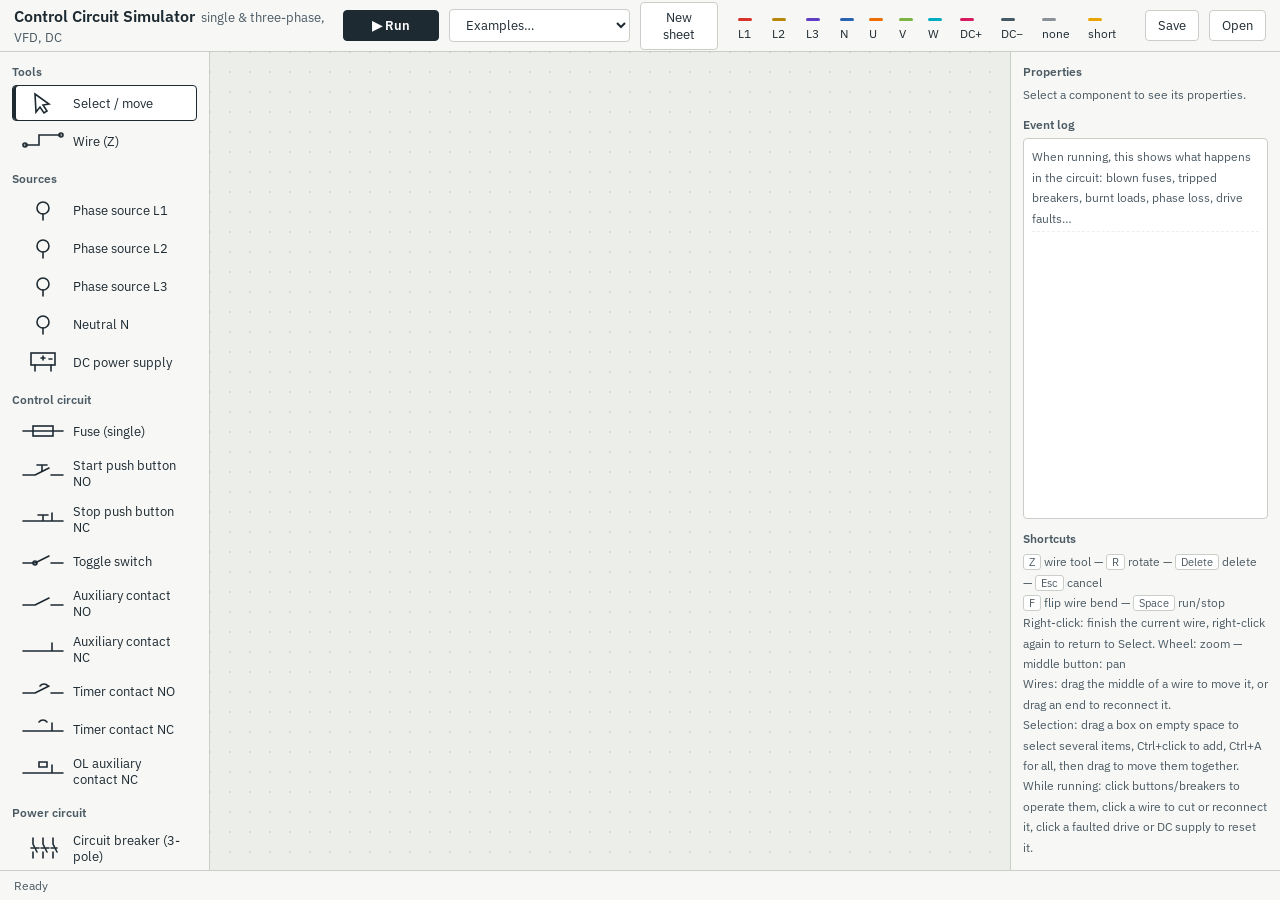
==== commit cffeed1f: "Add files via upload" ====
--- a/circuit-sim.html
+++ b/circuit-sim.html
@@ -82,6 +82,7 @@
       <kbd>F</kbd> flip wire bend — <kbd>Space</kbd> run/stop<br>
       Right-click: finish the current wire, right-click again to return to Select. Wheel: zoom — middle button: pan<br>
       Wires: drag the middle of a wire to move it, or drag an end to reconnect it.<br>
+      Selection: drag a box on empty space to select several items, Ctrl+click to add, Ctrl+A for all, then drag to move them together.<br>
       While running: click buttons/breakers to operate them, click a wire to cut or reconnect it, click a faulted drive or DC supply to reset it.
     </div>
   </aside>
@@ -133,11 +134,14 @@
 
 // ---------- state ----------
 let doc={comps:[],wires:[],nextId:1};
-let tool='select',rotGhost=0,sel=null,mouse={x:0,y:0,gx:0,gy:0},wireStart=null,wireFlip=false,drag=null;
+let tool='select',rotGhost=0,sel={comps:new Set(),wires:new Set()},marquee=null,mouse={x:0,y:0,gx:0,gy:0},wireStart=null,wireFlip=false,drag=null;
 let view={x:40,y:40,z:1};
 let running=false,lastT=0,simTime=0,sim=freshSim(),mains={tripped:false},sparks=[];
 function freshSim(){ return {pot:new Map(),shorts:[],unstable:false,loadState:new Map(),r:null}; }
 const key=(x,y)=>x+','+y;
+const clearSel=()=>{ sel={comps:new Set(),wires:new Set()}; };
+const selCount=()=>sel.comps.size+sel.wires.size;
+const cloneWires=()=>doc.wires.map(w=>({...w}));
 function nextLabel(prefix){ const used=new Set(doc.comps.map(c=>c.label)); let n=1; while(used.has(prefix+n)) n++; return prefix+n; }
 function defaults(type){
   const t=TYPES[type];
@@ -376,7 +380,7 @@
   for (let x=gx0;x<ox+W;x+=G) for (let y=gy0;y<oy+H;y+=G) ctx.fillRect(x-0.75,y-0.75,1.5,1.5);
   ctx.lineCap='round'; ctx.lineJoin='round';
   for (const w of doc.wires){
-    const isSel=sel&&sel.kind==='wire'&&sel.id===w.id; const wcols=isSel?[C.sel]:potColors(w.ax,w.ay);
+    const isSel=sel.wires.has(w.id); const wcols=isSel?[C.sel]:potColors(w.ax,w.ay);
     const ax=w.ax*G,ay=w.ay*G,bx=w.bx*G,by=w.by*G;
     if (w.cut){ const mx=(ax+bx)/2,my=(ay+by)/2,dx=bx-ax,dy=by-ay,L=Math.hypot(dx,dy)||1,ux=dx/L*7,uy=dy/L*7; ctx.strokeStyle=C.dead; ctx.lineWidth=2; ctx.beginPath(); ctx.moveTo(ax,ay); ctx.lineTo(mx-ux,my-uy); ctx.moveTo(mx+ux,my+uy); ctx.lineTo(bx,by); ctx.stroke(); ctx.strokeStyle=C.L1; ctx.lineWidth=1.5; ctx.beginPath(); ctx.moveTo(mx-5,my-5); ctx.lineTo(mx+5,my+5); ctx.moveTo(mx+5,my-5); ctx.lineTo(mx-5,my+5); ctx.stroke(); }
     else strokeMulti(ax,ay,bx,by,wcols,isSel?4:2);
@@ -387,7 +391,8 @@
   for (const c of doc.comps) for (const t of terminals(c)){ const k=key(t.x,t.y); deg.set(k,(deg.get(k)||0)+1); }
   for (const p of pts) if ((deg.get(key(p.x,p.y))||0)>=3){ ctx.fillStyle=potColors(p.x,p.y)[0]; ctx.beginPath(); ctx.arc(p.x*G,p.y*G,3.5,0,Math.PI*2); ctx.fill(); }
   if (tool==='wire'&&wireStart){ const segs=elbow(wireStart,{x:mouse.gx,y:mouse.gy}); ctx.strokeStyle=C.sel; ctx.lineWidth=2; ctx.setLineDash([6,4]); ctx.beginPath(); ctx.moveTo(wireStart.x*G,wireStart.y*G); for (const s of segs) ctx.lineTo(s.bx*G,s.by*G); ctx.stroke(); ctx.setLineDash([]); }
-  for (const c of doc.comps) drawComp(c,sel&&sel.kind==='comp'&&sel.id===c.id);
+  for (const c of doc.comps) drawComp(c,sel.comps.has(c.id));
+  if (marquee){ ctx.strokeStyle=C.sel; ctx.fillStyle='rgba(233,164,0,0.08)'; ctx.lineWidth=1; ctx.setLineDash([5,3]); const x=Math.min(marquee.x0,mouse.x),y=Math.min(marquee.y0,mouse.y),w=Math.abs(mouse.x-marquee.x0),h=Math.abs(mouse.y-marquee.y0); ctx.fillRect(x,y,w,h); ctx.strokeRect(x,y,w,h); ctx.setLineDash([]); }
   if (TYPES[tool]&&!drag){ ctx.globalAlpha=0.45; drawComp({id:-1,type:tool,label:TYPES[tool].prefix||TYPES[tool].src,x:mouse.gx,y:mouse.gy,rot:rotGhost,...defaults(tool)},false,true); ctx.globalAlpha=1; }
   sparks=sparks.filter(s=>s.until>simTime);
   for (const s of sparks){ ctx.strokeStyle=C.sel; ctx.lineWidth=2; for (let i=0;i<6;i++){ const a=i*1.05+simTime*9,r1=4+Math.random()*4,r2=10+Math.random()*6; ctx.beginPath(); ctx.moveTo(s.x+Math.cos(a)*r1,s.y+Math.sin(a)*r1); ctx.lineTo(s.x+Math.cos(a)*r2,s.y+Math.sin(a)*r2); ctx.stroke(); } }
@@ -489,17 +494,63 @@
 // ---------- hit testing / editing ----------
 function hitComp(wx,wy){ for (let i=doc.comps.length-1;i>=0;i--){ const c=doc.comps[i],b=bbox(c); if (wx>=b.x*G&&wx<=(b.x+b.w)*G&&wy>=b.y*G&&wy<=(b.y+b.h)*G) return c; } return null; }
 function hitWire(wx,wy){ const tol=7/view.z; for (let i=doc.wires.length-1;i>=0;i--){ const w=doc.wires[i]; const ax=w.ax*G,ay=w.ay*G,bx=w.bx*G,by=w.by*G; const L2=(bx-ax)**2+(by-ay)**2; let t=L2?((wx-ax)*(bx-ax)+(wy-ay)*(by-ay))/L2:0; t=Math.max(0,Math.min(1,t)); if (Math.hypot(wx-(ax+t*(bx-ax)),wy-(ay+t*(by-ay)))<=tol) return w; } return null; }
-function fixWires(){ const out=[]; for (const w of doc.wires){ if (w.ax===w.bx&&w.ay===w.by) continue; if (w.ax!==w.bx&&w.ay!==w.by){ for (const s of elbow({x:w.ax,y:w.ay},{x:w.bx,y:w.by})) out.push({id:doc.nextId++,...s,cut:w.cut}); } else out.push(w); } doc.wires=out; }
-function moveWireEnd(w,end,nx,ny){ if (end==='a'){ w.ax=nx; w.ay=ny; } else { w.bx=nx; w.by=ny; } }
+function markMove(w,end){ if (w._o===undefined){ w._o=(w.ay===w.by)?'h':'v'; } w._m=end; }
+function relaxWires(){
+  const termKeys=new Set(); for (const c of doc.comps) for (const t of terminals(c)) termKeys.add(key(t.x,t.y));
+  for (const w of doc.wires){
+    if (!w._o||!w._m) continue; if (w.ax===w.bx||w.ay===w.by) continue;
+    const m=w._m==='a'?{x:w.ax,y:w.ay}:{x:w.bx,y:w.by}, pk=w._m==='a'?'b':'a', p=pk==='a'?{x:w.ax,y:w.ay}:{x:w.bx,y:w.by};
+    if (termKeys.has(key(p.x,p.y))) continue;
+    const touching=doc.wires.filter(o=>o!==w&&((o.ax===p.x&&o.ay===p.y)||(o.bx===p.x&&o.by===p.y)));
+    const passing=doc.wires.filter(o=>o!==w&&!touching.includes(o)&&onSegment(p,o));
+    if (touching.length!==1||passing.length) continue;
+    const o=touching[0]; const oV=o.ax===o.bx, oH=o.ay===o.by;
+    let np=null;
+    if (w._o==='h'&&oV) np={x:p.x,y:m.y}; else if (w._o==='v'&&oH) np={x:m.x,y:p.y};
+    if (!np) continue;
+    if (pk==='a'){ w.ax=np.x; w.ay=np.y; } else { w.bx=np.x; w.by=np.y; }
+    if (o.ax===p.x&&o.ay===p.y){ o.ax=np.x; o.ay=np.y; } else { o.bx=np.x; o.by=np.y; }
+  }
+}
+function fixWires(){
+  relaxWires();
+  const out=[];
+  for (const w of doc.wires){
+    if (w.ax===w.bx&&w.ay===w.by) continue;
+    if (w.ax!==w.bx&&w.ay!==w.by){
+      const a={x:w.ax,y:w.ay},b={x:w.bx,y:w.by}; let segs;
+      if (w._o&&w._m){ const f=w._m==='a'?b:a, m=w._m==='a'?a:b; const mid=w._o==='v'?{x:f.x,y:m.y}:{x:m.x,y:f.y}; segs=[{ax:f.x,ay:f.y,bx:mid.x,by:mid.y},{ax:mid.x,ay:mid.y,bx:m.x,by:m.y}]; }
+      else segs=elbow(a,b);
+      for (const sg of segs) if (!(sg.ax===sg.bx&&sg.ay===sg.by)) out.push({id:doc.nextId++,...sg,cut:w.cut});
+    } else { delete w._o; delete w._m; out.push(w); }
+  }
+  doc.wires=out;
+}
+function moveWireEnd(w,end,nx,ny){ markMove(w,end); if (end==='a'){ w.ax=nx; w.ay=ny; } else { w.bx=nx; w.by=ny; } }
+function wireById(id){ return doc.wires.find(w=>w.id===id); }
 function moveWireSeg(w,nx,ny){ const oA={x:w.ax,y:w.ay},oB={x:w.bx,y:w.by}; if (w.ay===w.by){ if (ny===w.ay) return; w.ay=w.by=ny; } else { if (nx===w.ax) return; w.ax=w.bx=nx; } const nA={x:w.ax,y:w.ay},nB={x:w.bx,y:w.by};
-  for (const o of doc.wires){ if (o===w) continue; if (o.ax===oA.x&&o.ay===oA.y){ o.ax=nA.x; o.ay=nA.y; } else if (o.ax===oB.x&&o.ay===oB.y){ o.ax=nB.x; o.ay=nB.y; } if (o.bx===oA.x&&o.by===oA.y){ o.bx=nA.x; o.by=nA.y; } else if (o.bx===oB.x&&o.by===oB.y){ o.bx=nB.x; o.by=nB.y; } } fixWires(); }
-function remapWires(old,nw){ for (const w of doc.wires) old.forEach((o,i)=>{ if (w.ax===o.x&&w.ay===o.y){ w.ax=nw[i].x; w.ay=nw[i].y; } if (w.bx===o.x&&w.by===o.y){ w.bx=nw[i].x; w.by=nw[i].y; } }); fixWires(); }
+  for (const o of doc.wires){ if (o===w) continue; if (o.ax===oA.x&&o.ay===oA.y){ markMove(o,'a'); o.ax=nA.x; o.ay=nA.y; } else if (o.ax===oB.x&&o.ay===oB.y){ markMove(o,'a'); o.ax=nB.x; o.ay=nB.y; } if (o.bx===oA.x&&o.by===oA.y){ markMove(o,'b'); o.bx=nA.x; o.by=nA.y; } else if (o.bx===oB.x&&o.by===oB.y){ markMove(o,'b'); o.bx=nB.x; o.by=nB.y; } } fixWires(); }
+function remapWires(old,nw){ for (const w of doc.wires) old.forEach((o,i)=>{ if (w.ax===o.x&&w.ay===o.y){ markMove(w,'a'); w.ax=nw[i].x; w.ay=nw[i].y; } if (w.bx===o.x&&w.by===o.y){ markMove(w,'b'); w.bx=nw[i].x; w.by=nw[i].y; } }); fixWires(); }
 function moveComp(c,nx,ny){ const old=terminals(c); c.x=nx; c.y=ny; remapWires(old,terminals(c)); }
+function startGroupDrag(){ const comps=[...sel.comps].map(id=>doc.comps.find(c=>c.id===id)).filter(Boolean); return {kind:'group',snap:cloneWires(),orig:comps.map(c=>({c,x:c.x,y:c.y,terms:terminals(c)})),gx:mouse.gx,gy:mouse.gy,moved:false}; }
+function applyGroupDrag(d){
+  const dx=mouse.gx-d.gx,dy=mouse.gy-d.gy; if (dx===0&&dy===0&&!d.moved) return; d.moved=true;
+  const oldT=[],newT=[];
+  for (const o of d.orig){ o.c.x=o.x+dx; o.c.y=o.y+dy; const nt=terminals(o.c); o.terms.forEach((t,i)=>{ oldT.push(t); newT.push(nt[i]); }); }
+  doc.wires=d.snap.map(w=>({...w}));
+  for (const w of doc.wires){
+    if (sel.wires.has(w.id)){ w.ax+=dx; w.ay+=dy; w.bx+=dx; w.by+=dy; continue; }
+    oldT.forEach((o,i)=>{ if (w.ax===o.x&&w.ay===o.y){ markMove(w,'a'); w.ax=newT[i].x; w.ay=newT[i].y; } if (w.bx===o.x&&w.by===o.y){ markMove(w,'b'); w.bx=newT[i].x; w.by=newT[i].y; } });
+  }
+  fixWires();
+}
 function rotateComp(c){ const old=terminals(c); c.rot=(c.rot+1)%4; remapWires(old,terminals(c)); }
 function toWorld(e){ const r=cv.getBoundingClientRect(); const x=(e.clientX-r.left-view.x)/view.z,y=(e.clientY-r.top-view.y)/view.z; return {x,y,gx:Math.round(x/G),gy:Math.round(y/G)}; }
 cv.addEventListener('contextmenu',e=>e.preventDefault());
 cv.addEventListener('mousemove',e=>{ mouse=toWorld(e); document.getElementById('coords').textContent=`${mouse.gx}, ${mouse.gy}`;
-  if (drag){ if (drag.kind==='pan'){ view.x+=e.movementX; view.y+=e.movementY; } else if (drag.kind==='comp'){ const c=drag.comp,nx=mouse.gx-drag.dx,ny=mouse.gy-drag.dy; if(nx!==c.x||ny!==c.y) moveComp(c,nx,ny); } else if (drag.kind==='wend') moveWireEnd(drag.wire,drag.end,mouse.gx,mouse.gy); else if (drag.kind==='wseg') moveWireSeg(drag.wire,mouse.gx,mouse.gy); }
+  if (drag){ if (drag.kind==='pan'){ view.x+=e.movementX; view.y+=e.movementY; } else if (drag.kind==='group') applyGroupDrag(drag);
+    else if (drag.kind==='wend'){ doc.wires=drag.snap.map(w=>({...w})); const w=wireById(drag.id); moveWireEnd(w,drag.end,mouse.gx,mouse.gy); }
+    else if (drag.kind==='wseg'){ doc.wires=drag.snap.map(w=>({...w})); const w=wireById(drag.id); moveWireSeg(w,mouse.gx,mouse.gy); } }
   draw(); });
 cv.addEventListener('mousedown',e=>{
   mouse=toWorld(e); cv.focus();
@@ -523,12 +574,30 @@
   }
   if (TYPES[tool]){ addComp(tool,mouse.gx,mouse.gy,rotGhost); setStatus(`Added ${TYPES[tool].name}`); draw(); return; }
   if (tool==='wire'){ if(!wireStart) wireStart={x:mouse.gx,y:mouse.gy}; else { for (const s of elbow(wireStart,{x:mouse.gx,y:mouse.gy})) addWire(s.ax,s.ay,s.bx,s.by); wireStart={x:mouse.gx,y:mouse.gy}; } draw(); return; }
+  const add=e.ctrlKey||e.shiftKey;
   const c=hitComp(mouse.x,mouse.y);
-  if (c){ sel={kind:'comp',id:c.id}; drag={kind:'comp',comp:c,dx:mouse.gx-c.x,dy:mouse.gy-c.y}; }
-  else { const w=hitWire(mouse.x,mouse.y); sel=w?{kind:'wire',id:w.id}:null; if (w){ const tol=8/view.z; const da=Math.hypot(mouse.x-w.ax*G,mouse.y-w.ay*G),db=Math.hypot(mouse.x-w.bx*G,mouse.y-w.by*G); drag=da<=tol?{kind:'wend',wire:w,end:'a'}:db<=tol?{kind:'wend',wire:w,end:'b'}:{kind:'wseg',wire:w}; } }
+  if (c){
+    if (add){ if (sel.comps.has(c.id)) sel.comps.delete(c.id); else sel.comps.add(c.id); }
+    else if (!sel.comps.has(c.id)){ clearSel(); sel.comps.add(c.id); }
+    if (sel.comps.has(c.id)) drag=startGroupDrag();
+  } else {
+    const w=hitWire(mouse.x,mouse.y);
+    if (w){
+      if (add){ if (sel.wires.has(w.id)) sel.wires.delete(w.id); else sel.wires.add(w.id); }
+      else if (!sel.wires.has(w.id)||selCount()>1){ clearSel(); sel.wires.add(w.id); }
+      if (selCount()>1&&sel.wires.has(w.id)) drag=startGroupDrag();
+      else if (sel.wires.has(w.id)){ const tol=8/view.z; const da=Math.hypot(mouse.x-w.ax*G,mouse.y-w.ay*G),db=Math.hypot(mouse.x-w.bx*G,mouse.y-w.by*G); drag=da<=tol?{kind:'wend',id:w.id,end:'a',snap:cloneWires()}:db<=tol?{kind:'wend',id:w.id,end:'b',snap:cloneWires()}:{kind:'wseg',id:w.id,snap:cloneWires()}; }
+    } else { if (!add) clearSel(); marquee={x0:mouse.x,y0:mouse.y}; }
+  }
   renderProps(); draw();
 });
-window.addEventListener('mouseup',()=>{ if (drag&&drag.kind==='wend'){ fixWires(); draw(); } drag=null; if (running) for (const c of doc.comps) if (c.type==='pb_no'||c.type==='pb_nc') c.pressed=false; });
+window.addEventListener('mouseup',()=>{
+  if (drag&&drag.kind==='wend'){ fixWires(); draw(); }
+  if (marquee){ const x0=Math.min(marquee.x0,mouse.x)/G,y0=Math.min(marquee.y0,mouse.y)/G,x1=Math.max(marquee.x0,mouse.x)/G,y1=Math.max(marquee.y0,mouse.y)/G;
+    for (const c of doc.comps){ const b=bbox(c); if (b.x<x1&&b.x+b.w>x0&&b.y<y1&&b.y+b.h>y0) sel.comps.add(c.id); }
+    for (const w of doc.wires){ if (w.ax>=x0&&w.ax<=x1&&w.bx>=x0&&w.bx<=x1&&w.ay>=y0&&w.ay<=y1&&w.by>=y0&&w.by<=y1) sel.wires.add(w.id); }
+    marquee=null; renderProps(); draw(); }
+  drag=null; if (running) for (const c of doc.comps) if (c.type==='pb_no'||c.type==='pb_nc') c.pressed=false; });
 cv.addEventListener('dblclick',()=>{ if (tool==='wire'){ wireStart=null; draw(); } });
 cv.addEventListener('wheel',e=>{ e.preventDefault(); const r=cv.getBoundingClientRect(); const mx=e.clientX-r.left,my=e.clientY-r.top; const f=e.deltaY<0?1.1:1/1.1; const nz=Math.max(0.3,Math.min(3,view.z*f)); view.x=mx-(mx-view.x)*(nz/view.z); view.y=my-(my-view.y)*(nz/view.z); view.z=nz; draw(); },{passive:false});
 cv.tabIndex=0;
@@ -536,14 +605,15 @@
   if (['INPUT','SELECT','TEXTAREA'].includes(e.target.tagName)) return;
   const k=e.code;
   if (e.key==='Escape') cancelTool();
-  else if (k==='KeyR'){ if (TYPES[tool]) rotGhost=(rotGhost+1)%4; else if (sel&&sel.kind==='comp'){ const c=doc.comps.find(x=>x.id===sel.id); if(c) rotateComp(c); } draw(); }
+  else if (k==='KeyR'){ if (TYPES[tool]) rotGhost=(rotGhost+1)%4; else if (sel.comps.size===1){ const c=doc.comps.find(x=>sel.comps.has(x.id)); if(c) rotateComp(c); } draw(); }
+  else if (k==='KeyA'&&(e.ctrlKey||e.metaKey)&&!running){ e.preventDefault(); clearSel(); doc.comps.forEach(c=>sel.comps.add(c.id)); doc.wires.forEach(w=>sel.wires.add(w.id)); renderProps(); draw(); }
   else if (k==='KeyF'){ wireFlip=!wireFlip; draw(); }
   else if (k==='KeyZ'){ if (!running) setTool('wire'); }
   else if (e.key==='Delete'||e.key==='Backspace') deleteSel();
   else if (k==='Space'){ e.preventDefault(); toggleRun(); }
 });
 function cancelTool(){ wireStart=null; setTool('select'); }
-function deleteSel(){ if(!sel||running) return; if (sel.kind==='comp') doc.comps=doc.comps.filter(c=>c.id!==sel.id); else doc.wires=doc.wires.filter(w=>w.id!==sel.id); sel=null; renderProps(); draw(); }
+function deleteSel(){ if(running||!selCount()) return; doc.comps=doc.comps.filter(c=>!sel.comps.has(c.id)); doc.wires=doc.wires.filter(w=>!sel.wires.has(w.id)); clearSel(); renderProps(); draw(); }
 
 // ---------- palette & props ----------
 const pal=document.getElementById('palette');
@@ -556,9 +626,10 @@
 function renderProps(){
   const el=document.getElementById('propsBody');
   if (running){ renderRunPanel(); return; }
-  if (!sel){ el.className='hint'; el.textContent='Select a component to see its properties.'; return; }
-  if (sel.kind==='wire'){ el.className=''; el.innerHTML='<div class="hint" style="margin-bottom:8px">Wire selected. Drag its middle to move it, or drag an end handle to reconnect it.</div><button class="danger" id="delBtn">Delete wire</button>'; el.querySelector('#delBtn').onclick=deleteSel; return; }
-  const c=doc.comps.find(x=>x.id===sel.id); if(!c) return; const t=TYPES[c.type]; el.className='';
+  if (!selCount()){ el.className='hint'; el.textContent='Select a component to see its properties.'; return; }
+  if (selCount()>1){ el.className=''; el.innerHTML=`<div class="hint" style="margin-bottom:8px">${sel.comps.size} components and ${sel.wires.size} wires selected. Drag any of them to move the group.</div><button class="danger" id="delBtn">Delete selection</button>`; el.querySelector('#delBtn').onclick=deleteSel; return; }
+  if (sel.wires.size===1){ el.className=''; el.innerHTML='<div class="hint" style="margin-bottom:8px">Wire selected. Drag its middle to move it, or drag an end handle to reconnect it.</div><button class="danger" id="delBtn">Delete wire</button>'; el.querySelector('#delBtn').onclick=deleteSel; return; }
+  const c=doc.comps.find(x=>sel.comps.has(x.id)); if(!c) return; const t=TYPES[c.type]; el.className='';
   let h=`<div class="hint" style="margin-bottom:6px">${t.name}</div>`+fld('pLabel','Name / tag','text',c.label);
   if (['k_no','k_nc','k3'].includes(c.type)) h+=`<div class="hint">Follows the coil with the same tag (e.g. K1).</div>`;
   if (['t_no','t_nc'].includes(c.type)) h+=`<div class="hint">Follows the timer with the same tag.</div>`;
@@ -616,7 +687,7 @@
   if (running){
     sim=freshSim(); simTime=0; sparks=[]; mains.tripped=false; document.getElementById('log').innerHTML='';
     for (const c of doc.comps){ c.pressed=false; c.elapsed=0; c.done=false; c.stress=0; c.heat=0; c.current=0; if (c.type==='vfd'){ c.freq=0; c.target=0; c.running=false; c.powered=false; c.fault=null; c.rel=[false,false]; c.phlT=0; c.oplT=0; c.resetPrev=false; } }
-    sel=null; renderProps(); setTool('select'); cv.className='run'; b.textContent='■ Stop'; b.classList.add('running'); document.getElementById('resetBtn').hidden=false;
+    clearSel(); renderProps(); setTool('select'); cv.className='run'; b.textContent='■ Stop'; b.classList.add('running'); document.getElementById('resetBtn').hidden=false;
     log('Simulation started','good'); lastT=performance.now(); requestAnimationFrame(loop); setStatus('Simulation running — click buttons on the diagram, or click a wire to cut it');
   } else {
     b.textContent='▶ Run'; b.classList.remove('running'); document.getElementById('resetBtn').hidden=true;
@@ -625,7 +696,7 @@
   }
 }
 function loop(t){
-  if (!running) return; const dt=Math.min(0.1,(t-lastT)/1000); lastT=t; simulate(dt);
+  if (!running) return; const dt=Math.max(0,Math.min(0.1,(t-lastT)/1000)); lastT=t; simulate(dt);
   const m=document.getElementById('simMsg');
   if (mains.tripped){ m.className='warn'; m.textContent='⚠ Main supply tripped — press "Reset protections"'; }
   else if (sim.shorts.length){ m.className='warn'; m.textContent='⚠ Short circuit'; }
@@ -638,10 +709,10 @@
 document.getElementById('resetBtn').onclick=resetProtection;
 
 // ---------- file / examples ----------
-document.getElementById('saveBtn').onclick=()=>{ const a=document.createElement('a'); a.href=URL.createObjectURL(new Blob([JSON.stringify(doc,null,1)],{type:'application/json'})); a.download='circuit.json'; a.click(); };
+document.getElementById('saveBtn').onclick=()=>{ const a=document.createElement('a'); a.href=URL.createObjectURL(new Blob([JSON.stringify({...doc,wires:doc.wires.map(({_o,_m,...w})=>w)},null,1)],{type:'application/json'})); a.download='circuit.json'; a.click(); };
 document.getElementById('loadBtn').onclick=()=>document.getElementById('fileIn').click();
-document.getElementById('fileIn').onchange=e=>{ const f=e.target.files[0]; if(!f) return; f.text().then(txt=>{ try{ const d=JSON.parse(txt); if(!d.comps||!d.wires) throw 0; if(running) toggleRun(); d.comps=d.comps.filter(c=>TYPES[c.type]).map(c=>({...defaults(c.type),...c})); doc=d; sel=null; renderProps(); draw(); setStatus('File opened'); }catch{ setStatus('Invalid file'); } }); e.target.value=''; };
-document.getElementById('clearBtn').onclick=()=>{ if(running) toggleRun(); if (doc.comps.length&&!confirm('Clear the current sheet?')) return; doc={comps:[],wires:[],nextId:1}; sel=null; renderProps(); draw(); };
+document.getElementById('fileIn').onchange=e=>{ const f=e.target.files[0]; if(!f) return; f.text().then(txt=>{ try{ const d=JSON.parse(txt); if(!d.comps||!d.wires) throw 0; if(running) toggleRun(); d.comps=d.comps.filter(c=>TYPES[c.type]).map(c=>({...defaults(c.type),...c})); doc=d; clearSel(); renderProps(); draw(); setStatus('File opened'); }catch{ setStatus('Invalid file'); } }); e.target.value=''; };
+document.getElementById('clearBtn').onclick=()=>{ if(running) toggleRun(); if (doc.comps.length&&!confirm('Clear the current sheet?')) return; doc={comps:[],wires:[],nextId:1}; clearSel(); renderProps(); draw(); };
 function exampleDOL(){
   // power column (right): L1 L2 L3 -> Q1 -> K1 -> F1 -> M1
   addComp('L1',40,3); addComp('L2',42,3); addComp('L3',44,3);
@@ -680,7 +751,7 @@
   view={x:190,y:40,z:0.95};
   setStatus('VFD: close S1 = forward, S2 = reverse, S3/S4 = multi-speeds, S5 = fault reset. R1 lights H1 (RUN), R2 lights H2 (FAULT) from 24V DC. Try cutting a motor lead or a supply phase.');
 }
-document.getElementById('exampleSel').onchange=e=>{ const v=e.target.value; e.target.value=''; if(!v) return; if(running) toggleRun(); doc={comps:[],wires:[],nextId:1}; if (v==='dol') exampleDOL(); else exampleVFD(); sel=null; renderProps(); draw(); };
+document.getElementById('exampleSel').onchange=e=>{ const v=e.target.value; e.target.value=''; if(!v) return; if(running) toggleRun(); doc={comps:[],wires:[],nextId:1}; if (v==='dol') exampleDOL(); else exampleVFD(); clearSel(); renderProps(); draw(); };
 
 buildPalette(); resize(); setTool('select');
 })();
